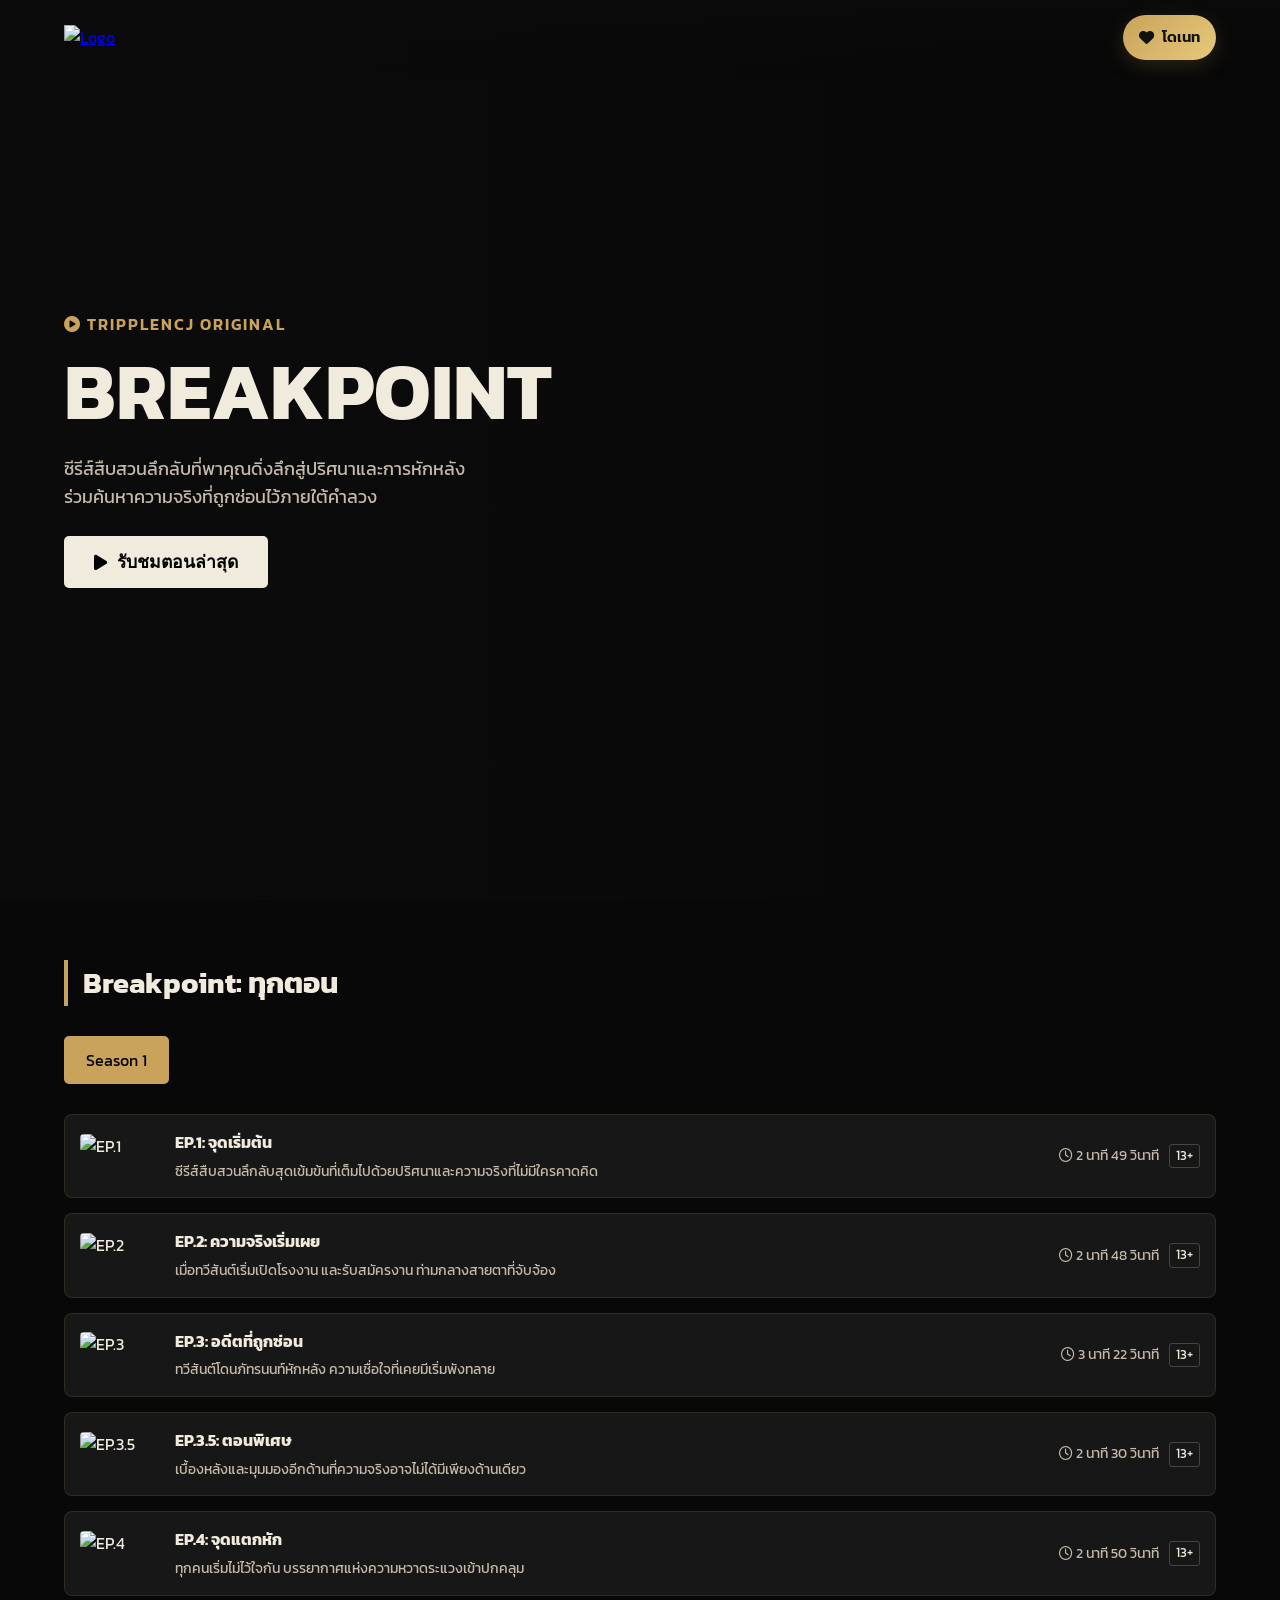
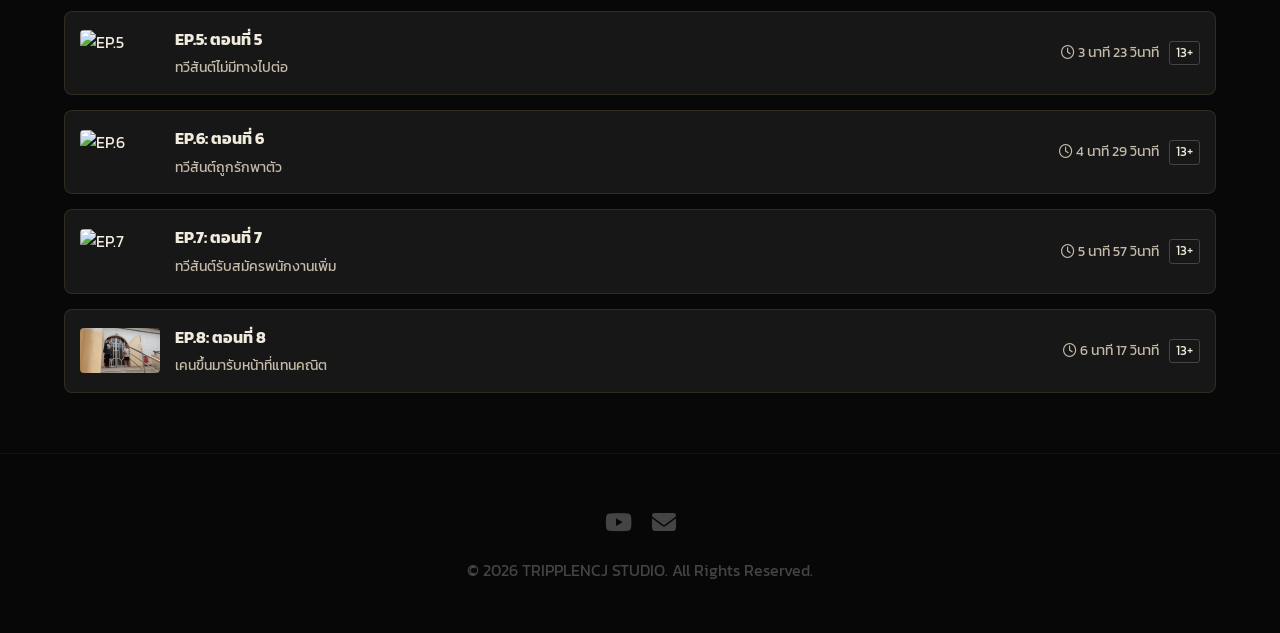
==== index.html @ 0707c3cb "Update index.html" ====
<!DOCTYPE html>
<html lang="th">
<head>
    <meta charset="UTF-8">
    <meta name="viewport" content="width=device-width, initial-scale=1.0">
    <title>TrippleNCJ Studio | Breakpoint</title>

    <link rel="preconnect" href="https://fonts.googleapis.com">
    <link href="https://fonts.googleapis.com/css2?family=Kanit:wght@300;400;600&display=swap" rel="stylesheet">
    <link rel="stylesheet" href="https://cdnjs.cloudflare.com/ajax/libs/font-awesome/6.4.0/css/all.min.css">

    <style>
        /* ===== 60-30-10 COLOR RULE ===== */
        :root {
            --bg-60: #080808;       /* พื้นหลังดำหม่นอ่อน */
            --card-30: #171717;     /* การ์ดและแผงดำหม่น */
            --accent-10: #c9a35b;   /* สีทองอ่อนสำหรับไฮไลท์และข้อความไว้อาลัย */
            --accent-deep: #8d6a2b;
            --text-main: #f1ebde;
            --text-muted: #c5baa9;
            --line-soft: rgba(201, 163, 91, 0.14);
            --transition: all 0.3s ease;
        }

        * { margin: 0; padding: 0; box-sizing: border-box; }

        body {
            font-family: 'Kanit', sans-serif;
            background: var(--bg-60); /* ประยุกต์ใช้ 60% */
            color: var(--text-main);
            line-height: 1.6;
            overflow-x: hidden;
        }

        /* ===== SPLASH SCREEN (ไว้อาลัย - เวอร์ชันคริสเตียน) ===== */
        #splash-screen {
            position: fixed;
            inset: 0;
            width: 100%;
            min-height: 100vh;
            min-height: 100dvh;
            height: 100dvh;
            background-color: #090909; /* สีพื้นหลังโทนเข้มและสงบนิ่ง */
            display: flex;
            justify-content: center;
            align-items: flex-start;
            z-index: 99999; /* อยู่เหนือทุกเมนูและ Navbar ในเว็บ */
            opacity: 1;
            transition: opacity 0.8s ease-in-out;
            color: #ffffff;
            font-family: 'Kanit', sans-serif;
            text-align: center;
            overflow-y: auto;
            padding: 24px 16px;
        }

        .splash-content {
            width: 100%;
            max-width: 650px;
            padding: 30px;
            margin: auto;
        }

        /* รูปพระฉายาลักษณ์องค์ภา */
        .royal-image {
            max-width: min(100%, 320px);
            max-height: 380px;
            width: auto;
            margin-bottom: 25px;
            border: 2px solid #c9a35b; /* กรอบสีทองนวลสุภาพ */
            box-shadow: 0px 4px 20px rgba(0,0,0,0.6);
        }

        .splash-text {
            font-size: 26px;
            font-weight: 600;
            color: #dfb76c;
            margin-bottom: 10px;
        }

        .splash-subtext-main {
            font-size: 16px;
            color: #bbbbbb;
            margin-bottom: 5px;
        }

        .splash-title {
            font-size: 18px;
            font-weight: 600;
            line-height: 1.6;
            color: #ffffff;
            margin-bottom: 20px;
        }

        .splash-space {
            height: 1px;
            background: linear-gradient(to right, transparent, #dfb76c, transparent);
            margin: 20px auto;
            width: 60%;
        }

        .splash-subtext {
            font-size: 15px;
            color: #cccccc;
            margin-bottom: 5px;
        }

        .splash-owner {
            font-size: 16px;
            color: #dfb76c;
            font-weight: 600;
        }

        /* ปุ่มเข้าสู่เว็บไซต์ */
        .enter-btn {
            margin-top: 35px;
            background-color: transparent;
            color: #d6ba80;
            border: 1px solid #c9a35b;
            padding: 10px 35px;
            font-size: 15px;
            font-family: 'Kanit', sans-serif;
            cursor: pointer;
            transition: all 0.3s ease;
            letter-spacing: 1px;
        }

        .enter-btn:hover {
            background-color: #c9a35b;
            color: #111111;
        }

        /* ===== NAVBAR ===== */
        nav {
            position: fixed;
            top: 0; width: 100%; height: 75px;
            padding: 0 5%;
            display: flex; align-items: center;
            justify-content: space-between;
            z-index: 1000;
            background: linear-gradient(to bottom, rgba(11,11,11,0.9), transparent);
            transition: var(--transition);
        }

        nav.scrolled { 
            background: var(--bg-60); 
            height: 65px; 
            border-bottom: 1px solid var(--line-soft); 
        }
        .logo img { height: 45px; }

        .nav-donate-btn {
            display: inline-flex;
            align-items: center;
            gap: 8px;
            padding: 10px 16px;
            border-radius: 999px;
            background: linear-gradient(135deg, var(--accent-10), #e7c97b);
            color: #111;
            text-decoration: none;
            font-weight: 600;
            font-size: 0.95rem;
            box-shadow: 0 6px 20px rgba(201, 163, 91, 0.18);
            transition: var(--transition);
        }

        .nav-donate-btn:hover {
            transform: translateY(-1px);
            box-shadow: 0 8px 24px rgba(201, 163, 91, 0.28);
        }

        /* ===== HERO ===== */
        .hero {
            height: 100vh;
            display: flex; align-items: center;
            padding: 0 5%;
            position: relative;
            background: linear-gradient(to right, rgba(11,11,11,0.95) 20%, transparent 80%),
                        url('https://img.youtube.com/vi/uOlQF24CTXY/maxresdefault.jpg') center/cover;
        }

        .hero-content { max-width: 650px; z-index: 2; }
        .hero-tag { color: var(--accent-10); font-weight: 600; letter-spacing: 2px; margin-bottom: 10px; } /* ประยุกต์ใช้ 10% */
        .hero h1 { font-size: clamp(3rem, 8vw, 5rem); line-height: 1.1; margin-bottom: 20px; }
        
        .btn-play {
            padding: 12px 30px; border-radius: 5px; font-size: 1.1rem;
            cursor: pointer; display: inline-flex; align-items: center; gap: 10px;
            font-weight: 600; border: none; 
            background: var(--text-main); color: #000;
            transition: var(--transition);
        }
        .btn-play:hover { 
            background: var(--accent-10); /* ประยุกต์ใช้ 10% เมื่อ Hover */
            color: var(--text-main); 
            transform: scale(1.05); 
        }

        /* ===== EPISODES SECTION ===== */
        .section { padding: 60px 5%; }
        .section-title { font-size: 1.8rem; margin-bottom: 30px; border-left: 4px solid var(--accent-10); padding-left: 15px; } /* ประยุกต์ใช้ 10% */

        /* Season Selector */
        .season-selector {
            display: flex;
            gap: 10px;
            margin-bottom: 30px;
            flex-wrap: wrap;
        }

        .season-btn {
            padding: 10px 20px;
            background: var(--card-30);
            border: 2px solid var(--line-soft);
            color: var(--text-main);
            cursor: pointer;
            transition: var(--transition);
            font-family: 'Kanit', sans-serif;
            font-size: 1rem;
            border-radius: 5px;
        }

        .season-btn:hover {
            border-color: var(--accent-10);
            color: var(--accent-10);
        }

        .season-btn.active {
            background: var(--accent-10);
            border-color: var(--accent-10);
            color: #000;
        }

        /* Episodes List */
        .episodes-list {
            display: grid;
            gap: 15px;
        }

        .ep-row {
            display: grid;
            grid-template-columns: 80px 1fr 150px;
            gap: 15px;
            background: var(--card-30);
            padding: 15px;
            border-radius: 8px;
            border: 1px solid var(--line-soft);
            cursor: pointer;
            align-items: center;
            transition: var(--transition);
        }

        .ep-row:hover {
            background: rgba(201, 163, 91, 0.08);
            border-color: rgba(201, 163, 91, 0.25);
            transform: translateX(5px);
        }

        .ep-thumbnail {
            width: 80px;
            aspect-ratio: 16/9;
            object-fit: cover;
            border-radius: 4px;
        }

        .ep-details h3 {
            font-size: 1rem;
            margin-bottom: 5px;
            color: var(--text-main);
        }

        .ep-details p {
            font-size: 0.85rem;
            color: var(--text-muted);
            margin: 0;
        }

        .ep-meta-info {
            display: flex;
            gap: 10px;
            align-items: center;
            justify-content: flex-end;
            font-size: 0.85rem;
            color: var(--text-muted);
        }

        .rate-badge {
            border: 1px solid #444;
            padding: 2px 8px;
            border-radius: 3px;
            color: var(--text-main);
        }

        @media (max-width: 768px) {
            .ep-row {
                grid-template-columns: 60px 1fr;
            }

            .ep-meta-info {
                display: none;
            }

            .ep-thumbnail {
                width: 60px;
            }
        }

        /* ===== PLAYER MODAL ===== */
        .player-overlay {
            position: fixed; inset: 0; background: rgba(0,0,0,0.95);
            z-index: 2000; display: none; align-items: flex-start; justify-content: center;
            padding: 20px; overflow-y: auto; backdrop-filter: blur(5px);
        }

        .player-box {
            width: 100%; max-width: 1000px; max-height: calc(100vh - 40px);
            background: var(--card-30); /* ประยุกต์ใช้ 30% ให้กล่องวิดีโอลอยเด่นขึ้นมาจากพื้นหลัง */
            border-radius: 12px; overflow: auto; position: relative; margin: 20px auto;
            box-shadow: 0 0 50px rgba(0,0,0,0.8);
        }

        .close-btn {
            position: fixed; right: 18px; top: 18px; z-index: 2100;
            background: rgba(15, 15, 15, 0.92); color: var(--text-main); border: 1px solid var(--line-soft);
            width: 42px; height: 42px; border-radius: 50%; cursor: pointer; font-size: 1.2rem;
            transition: var(--transition); box-shadow: 0 6px 18px rgba(0,0,0,0.35);
        }
        .close-btn:hover { background: var(--accent-10); } /* ประยุกต์ใช้ 10% */

        .video-details { padding: 30px; }
        .video-meta-row { display: flex; align-items: center; gap: 15px; margin: 10px 0 20px; color: var(--text-muted); font-size: 0.95rem; }
        .rate-badge { border: 1px solid #444; padding: 1px 6px; font-size: 0.8rem; border-radius: 3px; color: var(--text-main); }
        .credits-box { margin-top: 20px; padding-top: 20px; border-top: 1px solid rgba(255,255,255,0.05); font-size: 0.9rem; color: var(--text-muted); }
        .credits-box span { color: var(--text-main); }

        /* ===== FOOTER ===== */
        footer { padding: 50px 5%; text-align: center; border-top: 1px solid rgba(255,255,255,0.05); color: #444; background: #070707; }
        .social { margin-bottom: 15px; font-size: 1.5rem; display: flex; justify-content: center; gap: 20px; }
        .social a { color: #444; transition: var(--transition); }
        .social a:hover { color: var(--accent-10); } /* ประยุกต์ใช้ 10% */

        @media (max-width: 768px) { .hero { background-position: 75% center; } }

        @media (max-height: 760px), (max-width: 520px) {
            #splash-screen {
                padding: 16px 12px;
            }

            .splash-content {
                padding: 12px;
            }

            .royal-image {
                max-height: 32vh;
                margin-bottom: 14px;
            }

            .splash-text {
                font-size: 21px;
            }

            .splash-title {
                font-size: 15px;
                margin-bottom: 12px;
            }

            .splash-space {
                margin: 12px auto;
            }

            .enter-btn {
                margin-top: 18px;
                margin-bottom: 8px;
            }
        }
    </style>
</head>
<body>

    <nav id="navbar">
        <a href="#" class="logo">
            <img src="https://i.ibb.co/8Dc8YzcV/9638-Photoroom.png" alt="Logo">
        </a>
        <a href="https://tripplencj.online/donate" class="nav-donate-btn" target="_blank" rel="noopener noreferrer">
            <i class="fas fa-heart"></i> โดเนท
        </a>
    </nav>

    <header class="hero">
        <div class="hero-content">
            <p class="hero-tag"><i class="fas fa-play-circle"></i> TRIPPLENCJ ORIGINAL</p>
            <h1>BREAKPOINT</h1>
            <p style="margin-bottom: 25px; color: var(--text-muted); font-size: 1.1rem;">
                ซีรีส์สืบสวนลึกลับที่พาคุณดิ่งลึกสู่ปริศนาและการหักหลัง <br>ร่วมค้นหาความจริงที่ถูกซ่อนไว้ภายใต้คำลวง
            </p>
            <button class="btn-play" onclick="playVideo(0)">
                <i class="fas fa-play"></i> รับชมตอนล่าสุด
            </button>
        </div>
    </header>

    <main class="section">
        <h2 class="section-title">Breakpoint: ทุกตอน</h2>
        <div class="season-selector" id="seasonSelector"></div>
        <div class="episodes-list" id="episodeList"></div>
    </main>

    <footer>
        <div class="social">
            <a href="https://youtube.com/@TrippleNCJ" target="_blank"><i class="fab fa-youtube"></i></a>
            <a href="mailto:tripplencj@gmail.com"><i class="fas fa-envelope"></i></a>
        </div>
        <p>© 2026 TRIPPLENCJ STUDIO. All Rights Reserved.</p>
    </footer>

    <div class="player-overlay" id="playerOverlay">
        <div class="player-box">
            <button class="close-btn" onclick="closePlayer()">✕</button>
            <div id="videoFrame"></div>
            <div class="video-details">
                <h2 id="vTitle"></h2>
                <div class="video-meta-row">
                    <span id="vEp" style="color:var(--accent-10); font-weight:600;"></span>
                    <span id="vDur"></span>
                    <span class="rate-badge" id="vRate"></span>
                </div>
                <p id="vDesc" style="color: var(--text-main);"></p>
                <div class="credits-box">
                    🎬 ทีมงานสร้างสรรค์: <span id="vCredits"></span>
                </div>
            </div>
        </div>
    </div>

    <script>

        

        const driveBase = "https://drive.google.com/file/d/";

        const episodes = [
            {
                id: "uOlQF24CTXY", season: 1, ep: "EP.1", title: "จุดเริ่มต้น",
                dur: "2 นาที 49 วินาที", rate: "13+",
                driveId: "1M1cL2hv8oIWLR1ZdHWTXgIsMI4NYX4kY",
                videoUrl: driveBase + "1M1cL2hv8oIWLR1ZdHWTXgIsMI4NYX4kY/preview?usp=sharing",
                poster: "https://img.youtube.com/vi/uOlQF24CTXY/maxresdefault.jpg",
                desc: "ซีรีส์สืบสวนลึกลับสุดเข้มข้นที่เต็มไปด้วยปริศนาและความจริงที่ไม่มีใครคาดคิด",
                credits: "Nikonpan, Nasa and Newtun"
            },
            {
                id: "WrFwGxEqB3M", season: 1, ep: "EP.2", title: "ความจริงเริ่มเผย",
                dur: "2 นาที 48 วินาที", rate: "13+",
                driveId: "1tXGhOxXgfQvgZ-jDB-eBHi5exSBEk1Bc",
                videoUrl: driveBase + "1tXGhOxXgfQvgZ-jDB-eBHi5exSBEk1Bc/preview?usp=sharing",
                poster: "https://img.youtube.com/vi/WrFwGxEqB3M/maxresdefault.jpg",
                desc: "เมื่อทวีสันต์เริ่มเปิดโรงงาน และรับสมัครงาน ท่ามกลางสายตาที่จับจ้อง",
                credits: "Nikonpan, Nasa and Newtun"
            },
            {
                id: "wXiwxUFf1aU", season: 1, ep: "EP.3", title: "อดีตที่ถูกซ่อน",
                dur: "3 นาที 22 วินาที", rate: "13+",
                driveId: "1QSghpbLTKyA4dYDtRCRPGU9bW7Df0mbT",
                videoUrl: driveBase + "1QSghpbLTKyA4dYDtRCRPGU9bW7Df0mbT/preview?usp=sharing",
                poster: "https://img.youtube.com/vi/wXiwxUFf1aU/maxresdefault.jpg",
                desc: "ทวีสันต์โดนภัทรนนท์หักหลัง ความเชื่อใจที่เคยมีเริ่มพังทลาย",
                credits: "Nikonpan, Nasa and Newtun"
            },
            {
                id: "jd4Ia9OtpNs", season: 1, ep: "EP.3.5", title: "ตอนพิเศษ",
                dur: "2 นาที 30 วินาที", rate: "13+",
                driveId: "1aTSr6A76VQRE_aCqNTdwnT6XaiIm7uWA",
                videoUrl: driveBase + "1aTSr6A76VQRE_aCqNTdwnT6XaiIm7uWA/preview?usp=sharing",
                poster: "https://img.youtube.com/vi/jd4Ia9OtpNs/maxresdefault.jpg",
                desc: "เบื้องหลังและมุมมองอีกด้านที่ความจริงอาจไม่ได้มีเพียงด้านเดียว",
                credits: "Nikonpan, Nasa and Newtun"
            },
            {
                id: "ZUU6_Heef8s", season: 1, ep: "EP.4", title: "จุดแตกหัก",
                dur: "2 นาที 50 วินาที", rate: "13+",
                driveId: "1KUG1p_iyLd57gBE4h44fpMKn2Qia5sqU",
                videoUrl: driveBase + "1KUG1p_iyLd57gBE4h44fpMKn2Qia5sqU/preview?usp=sharing",
                poster: "https://img.youtube.com/vi/ZUU6_Heef8s/maxresdefault.jpg",
                desc: "ทุกคนเริ่มไม่ไว้ใจกัน บรรยากาศแห่งความหวาดระแวงเข้าปกคลุม",
                credits: "Nikonpan, Nasa and Newtun"
            },
            {
                id: "uOlQF24CTXY", season: 1, ep: "EP.5", title: "ตอนที่ 5",
                dur: "3 นาที 23 วินาที", rate: "13+",
                driveId: "1x_oCOGmxQXn53Hn_f2SEov9rRf4pd3_r",
                videoUrl: driveBase + "1x_oCOGmxQXn53Hn_f2SEov9rRf4pd3_r/preview?usp=sharing",
                poster: "https://i.ytimg.com/vi/AB5CFw8a8Wo/hqdefault.jpg?sqp=-oaymwEmCKgBEF5IWvKriqkDGQgBFQAAiEIYAdgBAeIBCggYEAIYBjgBQAE=&rs=AOn4CLAMbGUfJhsRhgPdAm5b7f5RO4UbsQ",
                desc: "ทวีสันต์ไม่มีทางไปต่อ",
                credits: "Nikonpan, Nasa and Newtun"
            },
            {
                id: "uOlQF24CTXY", season: 1, ep: "EP.6", title: "ตอนที่ 6",
                dur: "4 นาที 29 วินาที", rate: "13+",
                driveId: "1Dw2sSX2bwdQ1yJcB1DsyImvlSD-p2K3l",
                videoUrl: driveBase + "1Dw2sSX2bwdQ1yJcB1DsyImvlSD-p2K3l/preview?usp=sharing",
                poster: "https://i.ytimg.com/vi/XI034mQajes/hqdefault.jpg?sqp=-oaymwEmCKgBEF5IWvKriqkDGQgBFQAAiEIYAdgBAeIBCggYEAIYBjgBQAE=&rs=AOn4CLDewN_YsoiZuijajLI-x6z0HANRag",
                desc: "ทวีสันต์ถูกรักพาตัว",
                credits: "Nikonpan, Nasa and Newtun"
            },
            {
                id: "uOlQF24CTXY", season: 1, ep: "EP.7", title: "ตอนที่ 7",
                dur: "5 นาที 57 วินาที", rate: "13+",
                driveId: "1fDn1dq-QPFeQOKaKyZpHa1xO2iPflRrO",
                videoUrl: driveBase + "1fDn1dq-QPFeQOKaKyZpHa1xO2iPflRrO/preview?usp=sharing",
                poster: "https://i.ytimg.com/vi/ic_CyQXVC2U/hqdefault.jpg?sqp=-oaymwEmCKgBEF5IWvKriqkDGQgBFQAAiEIYAdgBAeIBCggYEAIYBjgBQAE=&rs=AOn4CLADzctQZJMo0rfH4r8WwKE5cAuhdw",
                desc: "ทวีสันต์รับสมัครพนักงานเพิ่ม",
                credits: "Nikonpan, Nasa and Newtun"
            },
            {
                id: "uOlQF24CTXY", season: 1, ep: "EP.8", title: "ตอนที่ 8",
                dur: "6 นาที 17 วินาที", rate: "13+",
                driveId: "1D8eyfB3-ZhmmPOQud8qLybTuWcGDvBgZ",
                videoUrl: driveBase + "1D8eyfB3-ZhmmPOQud8qLybTuWcGDvBgZ/preview?usp=sharing",
                poster: "videoframe_361773.png",
                desc: "เคนขึ้นมารับหน้าที่แทนคณิต",
                credits: "Nikonpan, Nasa and Newtun"
            }
        ];

        let currentSeason = 1;

        // Initialize season selector
        const seasons = [...new Set(episodes.map(ep => ep.season))].sort();
        const seasonSelector = document.getElementById('seasonSelector');
        seasons.forEach(season => {
            const btn = document.createElement('button');
            btn.className = 'season-btn' + (season === 1 ? ' active' : '');
            btn.innerText = `Season ${season}`;
            btn.onclick = () => switchSeason(season);
            seasonSelector.appendChild(btn);
        });

        function switchSeason(season) {
            currentSeason = season;
            // Update active button
            document.querySelectorAll('.season-btn').forEach(btn => {
                btn.classList.remove('active');
            });
            event.target.classList.add('active');
            // Render episodes for selected season
            renderEpisodes(season);
        }

        function renderEpisodes(season) {
            const container = document.getElementById('episodeList');
            container.innerHTML = '';
            const seasonEpisodes = episodes.filter(ep => ep.season === season);
            seasonEpisodes.forEach((item, index) => {
                const actualIndex = episodes.indexOf(item);
                container.innerHTML += `
                    <div class="ep-row" onclick="playVideo(${actualIndex})">
                        <img src="${item.poster}" alt="${item.ep}" class="ep-thumbnail">
                        <div class="ep-details">
                            <h3>${item.ep}: ${item.title}</h3>
                            <p>${item.desc}</p>
                        </div>
                        <div class="ep-meta-info">
                            <span><i class="far fa-clock"></i> ${item.dur}</span>
                            <span class="rate-badge">${item.rate}</span>
                        </div>
                    </div>
                `;
            });
        }

        // Initial render
        renderEpisodes(1);

        function playVideo(index) {
            const data = episodes[index];
            const overlay = document.getElementById('playerOverlay');
            document.getElementById('videoFrame').innerHTML = `
                <iframe src="${data.videoUrl}" allow="autoplay; encrypted-media" allowfullscreen
                    style="width:100%; aspect-ratio:16/9; border:none; background:#000;"></iframe>
            `;
            document.getElementById('vTitle').innerText = `Breakpoint: ${data.title}`;
            document.getElementById('vEp').innerText = data.ep;
            document.getElementById('vDur').innerText = data.dur;
            document.getElementById('vRate').innerText = data.rate;
            document.getElementById('vDesc').innerText = data.desc;
            document.getElementById('vCredits').innerText = data.credits;
            
            overlay.style.display = 'flex';
            document.body.style.overflow = 'hidden';
        }

        function closePlayer() {
            document.getElementById('playerOverlay').style.display = 'none';
            document.getElementById('videoFrame').innerHTML = '';
            document.body.style.overflow = 'auto';
        }

        window.addEventListener('scroll', () => {
            const nav = document.getElementById('navbar');
            window.scrollY > 50 ? nav.classList.add('scrolled') : nav.classList.remove('scrolled');
        });
    </script>
</body>
</html>
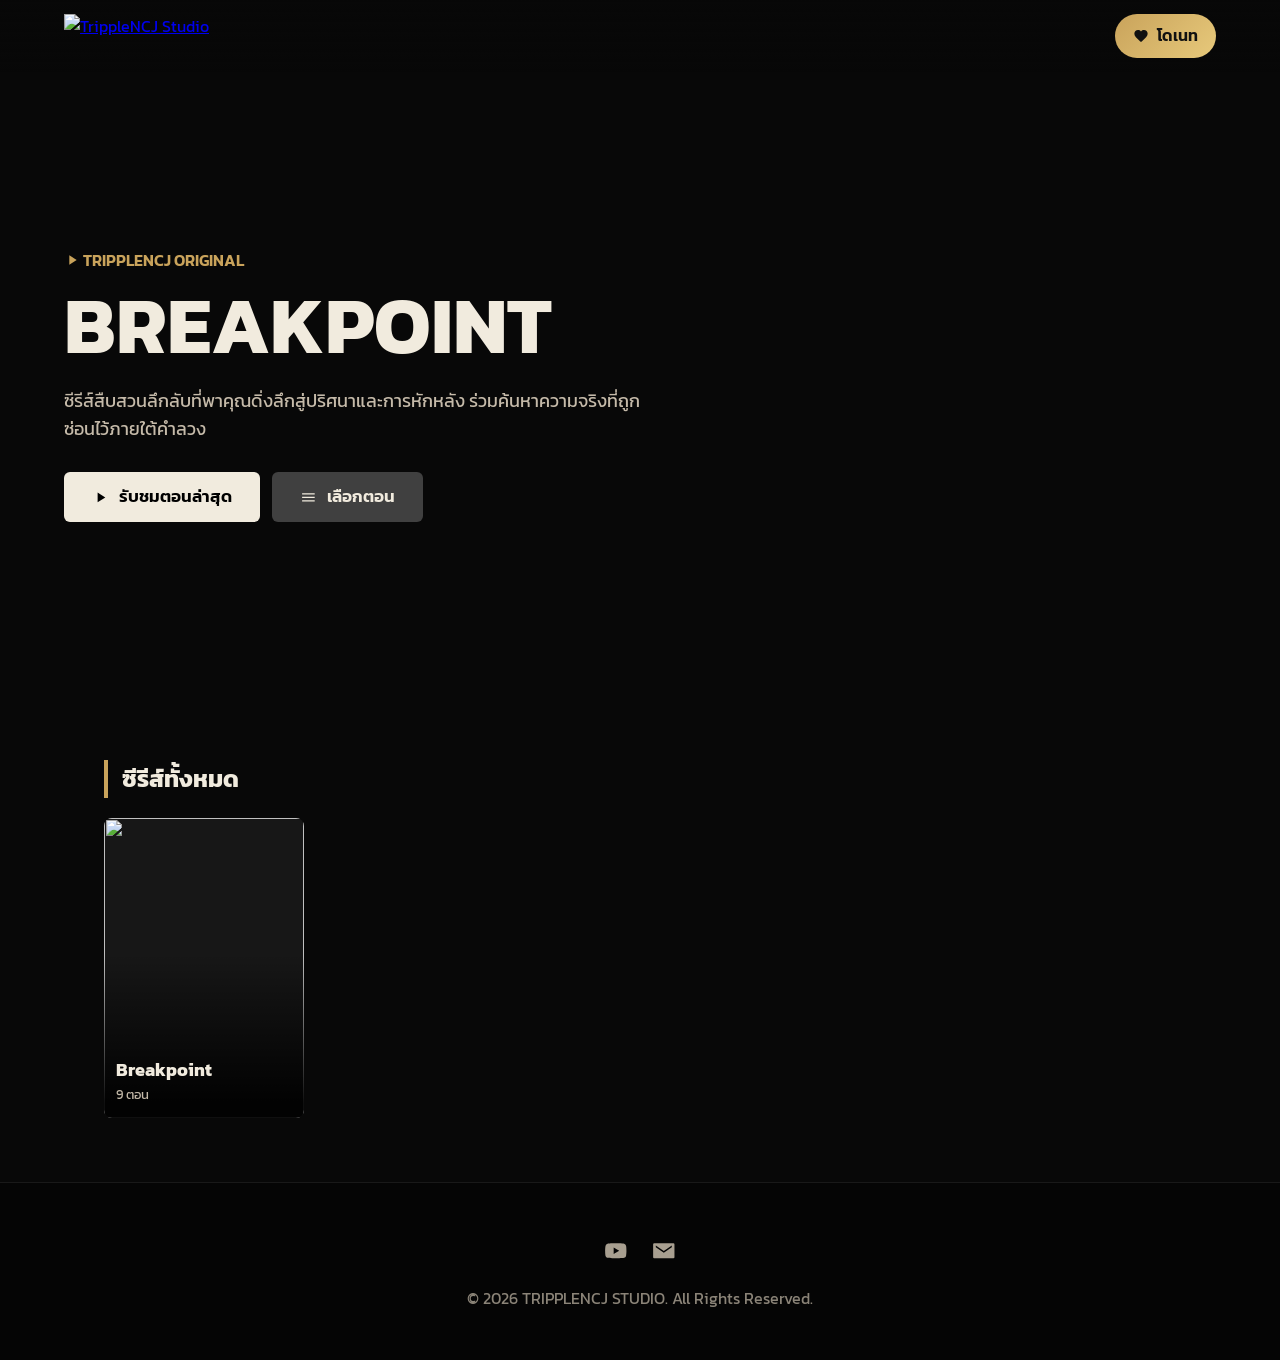
==== commit cd089a55: "Add files via upload" ====
--- a/index.html
+++ b/index.html
@@ -1,604 +1,265 @@
 <!DOCTYPE html>
 <html lang="th">
 <head>
-    <meta charset="UTF-8">
-    <meta name="viewport" content="width=device-width, initial-scale=1.0">
-    <title>TrippleNCJ Studio | Breakpoint</title>
-
-    <link rel="preconnect" href="https://fonts.googleapis.com">
-    <link href="https://fonts.googleapis.com/css2?family=Kanit:wght@300;400;600&display=swap" rel="stylesheet">
-    <link rel="stylesheet" href="https://cdnjs.cloudflare.com/ajax/libs/font-awesome/6.4.0/css/all.min.css">
-
-    <style>
-        /* ===== 60-30-10 COLOR RULE ===== */
-        :root {
-            --bg-60: #080808;       /* พื้นหลังดำหม่นอ่อน */
-            --card-30: #171717;     /* การ์ดและแผงดำหม่น */
-            --accent-10: #c9a35b;   /* สีทองอ่อนสำหรับไฮไลท์และข้อความไว้อาลัย */
-            --accent-deep: #8d6a2b;
-            --text-main: #f1ebde;
-            --text-muted: #c5baa9;
-            --line-soft: rgba(201, 163, 91, 0.14);
-            --transition: all 0.3s ease;
-        }
-
-        * { margin: 0; padding: 0; box-sizing: border-box; }
-
-        body {
-            font-family: 'Kanit', sans-serif;
-            background: var(--bg-60); /* ประยุกต์ใช้ 60% */
-            color: var(--text-main);
-            line-height: 1.6;
-            overflow-x: hidden;
-        }
-
-        /* ===== SPLASH SCREEN (ไว้อาลัย - เวอร์ชันคริสเตียน) ===== */
-        #splash-screen {
-            position: fixed;
-            inset: 0;
-            width: 100%;
-            min-height: 100vh;
-            min-height: 100dvh;
-            height: 100dvh;
-            background-color: #090909; /* สีพื้นหลังโทนเข้มและสงบนิ่ง */
-            display: flex;
-            justify-content: center;
-            align-items: flex-start;
-            z-index: 99999; /* อยู่เหนือทุกเมนูและ Navbar ในเว็บ */
-            opacity: 1;
-            transition: opacity 0.8s ease-in-out;
-            color: #ffffff;
-            font-family: 'Kanit', sans-serif;
-            text-align: center;
-            overflow-y: auto;
-            padding: 24px 16px;
-        }
-
-        .splash-content {
-            width: 100%;
-            max-width: 650px;
-            padding: 30px;
-            margin: auto;
-        }
-
-        /* รูปพระฉายาลักษณ์องค์ภา */
-        .royal-image {
-            max-width: min(100%, 320px);
-            max-height: 380px;
-            width: auto;
-            margin-bottom: 25px;
-            border: 2px solid #c9a35b; /* กรอบสีทองนวลสุภาพ */
-            box-shadow: 0px 4px 20px rgba(0,0,0,0.6);
-        }
-
-        .splash-text {
-            font-size: 26px;
-            font-weight: 600;
-            color: #dfb76c;
-            margin-bottom: 10px;
-        }
-
-        .splash-subtext-main {
-            font-size: 16px;
-            color: #bbbbbb;
-            margin-bottom: 5px;
-        }
-
-        .splash-title {
-            font-size: 18px;
-            font-weight: 600;
-            line-height: 1.6;
-            color: #ffffff;
-            margin-bottom: 20px;
-        }
-
-        .splash-space {
-            height: 1px;
-            background: linear-gradient(to right, transparent, #dfb76c, transparent);
-            margin: 20px auto;
-            width: 60%;
-        }
-
-        .splash-subtext {
-            font-size: 15px;
-            color: #cccccc;
-            margin-bottom: 5px;
-        }
-
-        .splash-owner {
-            font-size: 16px;
-            color: #dfb76c;
-            font-weight: 600;
-        }
-
-        /* ปุ่มเข้าสู่เว็บไซต์ */
-        .enter-btn {
-            margin-top: 35px;
-            background-color: transparent;
-            color: #d6ba80;
-            border: 1px solid #c9a35b;
-            padding: 10px 35px;
-            font-size: 15px;
-            font-family: 'Kanit', sans-serif;
-            cursor: pointer;
-            transition: all 0.3s ease;
-            letter-spacing: 1px;
-        }
-
-        .enter-btn:hover {
-            background-color: #c9a35b;
-            color: #111111;
-        }
-
-        /* ===== NAVBAR ===== */
-        nav {
-            position: fixed;
-            top: 0; width: 100%; height: 75px;
-            padding: 0 5%;
-            display: flex; align-items: center;
-            justify-content: space-between;
-            z-index: 1000;
-            background: linear-gradient(to bottom, rgba(11,11,11,0.9), transparent);
-            transition: var(--transition);
-        }
-
-        nav.scrolled { 
-            background: var(--bg-60); 
-            height: 65px; 
-            border-bottom: 1px solid var(--line-soft); 
-        }
-        .logo img { height: 45px; }
-
-        .nav-donate-btn {
-            display: inline-flex;
-            align-items: center;
-            gap: 8px;
-            padding: 10px 16px;
-            border-radius: 999px;
-            background: linear-gradient(135deg, var(--accent-10), #e7c97b);
-            color: #111;
-            text-decoration: none;
-            font-weight: 600;
-            font-size: 0.95rem;
-            box-shadow: 0 6px 20px rgba(201, 163, 91, 0.18);
-            transition: var(--transition);
-        }
-
-        .nav-donate-btn:hover {
-            transform: translateY(-1px);
-            box-shadow: 0 8px 24px rgba(201, 163, 91, 0.28);
-        }
-
-        /* ===== HERO ===== */
-        .hero {
-            height: 100vh;
-            display: flex; align-items: center;
-            padding: 0 5%;
-            position: relative;
-            background: linear-gradient(to right, rgba(11,11,11,0.95) 20%, transparent 80%),
-                        url('https://img.youtube.com/vi/uOlQF24CTXY/maxresdefault.jpg') center/cover;
-        }
-
-        .hero-content { max-width: 650px; z-index: 2; }
-        .hero-tag { color: var(--accent-10); font-weight: 600; letter-spacing: 2px; margin-bottom: 10px; } /* ประยุกต์ใช้ 10% */
-        .hero h1 { font-size: clamp(3rem, 8vw, 5rem); line-height: 1.1; margin-bottom: 20px; }
-        
-        .btn-play {
-            padding: 12px 30px; border-radius: 5px; font-size: 1.1rem;
-            cursor: pointer; display: inline-flex; align-items: center; gap: 10px;
-            font-weight: 600; border: none; 
-            background: var(--text-main); color: #000;
-            transition: var(--transition);
-        }
-        .btn-play:hover { 
-            background: var(--accent-10); /* ประยุกต์ใช้ 10% เมื่อ Hover */
-            color: var(--text-main); 
-            transform: scale(1.05); 
-        }
-
-        /* ===== EPISODES SECTION ===== */
-        .section { padding: 60px 5%; }
-        .section-title { font-size: 1.8rem; margin-bottom: 30px; border-left: 4px solid var(--accent-10); padding-left: 15px; } /* ประยุกต์ใช้ 10% */
-
-        /* Season Selector */
-        .season-selector {
-            display: flex;
-            gap: 10px;
-            margin-bottom: 30px;
-            flex-wrap: wrap;
-        }
-
-        .season-btn {
-            padding: 10px 20px;
-            background: var(--card-30);
-            border: 2px solid var(--line-soft);
-            color: var(--text-main);
-            cursor: pointer;
-            transition: var(--transition);
-            font-family: 'Kanit', sans-serif;
-            font-size: 1rem;
-            border-radius: 5px;
-        }
-
-        .season-btn:hover {
-            border-color: var(--accent-10);
-            color: var(--accent-10);
-        }
-
-        .season-btn.active {
-            background: var(--accent-10);
-            border-color: var(--accent-10);
-            color: #000;
-        }
-
-        /* Episodes List */
-        .episodes-list {
-            display: grid;
-            gap: 15px;
-        }
-
-        .ep-row {
-            display: grid;
-            grid-template-columns: 80px 1fr 150px;
-            gap: 15px;
-            background: var(--card-30);
-            padding: 15px;
-            border-radius: 8px;
-            border: 1px solid var(--line-soft);
-            cursor: pointer;
-            align-items: center;
-            transition: var(--transition);
-        }
-
-        .ep-row:hover {
-            background: rgba(201, 163, 91, 0.08);
-            border-color: rgba(201, 163, 91, 0.25);
-            transform: translateX(5px);
-        }
-
-        .ep-thumbnail {
-            width: 80px;
-            aspect-ratio: 16/9;
-            object-fit: cover;
-            border-radius: 4px;
-        }
-
-        .ep-details h3 {
-            font-size: 1rem;
-            margin-bottom: 5px;
-            color: var(--text-main);
-        }
-
-        .ep-details p {
-            font-size: 0.85rem;
-            color: var(--text-muted);
-            margin: 0;
-        }
-
-        .ep-meta-info {
-            display: flex;
-            gap: 10px;
-            align-items: center;
-            justify-content: flex-end;
-            font-size: 0.85rem;
-            color: var(--text-muted);
-        }
-
-        .rate-badge {
-            border: 1px solid #444;
-            padding: 2px 8px;
-            border-radius: 3px;
-            color: var(--text-main);
-        }
-
-        @media (max-width: 768px) {
-            .ep-row {
-                grid-template-columns: 60px 1fr;
-            }
-
-            .ep-meta-info {
-                display: none;
-            }
-
-            .ep-thumbnail {
-                width: 60px;
-            }
-        }
-
-        /* ===== PLAYER MODAL ===== */
-        .player-overlay {
-            position: fixed; inset: 0; background: rgba(0,0,0,0.95);
-            z-index: 2000; display: none; align-items: flex-start; justify-content: center;
-            padding: 20px; overflow-y: auto; backdrop-filter: blur(5px);
-        }
-
-        .player-box {
-            width: 100%; max-width: 1000px; max-height: calc(100vh - 40px);
-            background: var(--card-30); /* ประยุกต์ใช้ 30% ให้กล่องวิดีโอลอยเด่นขึ้นมาจากพื้นหลัง */
-            border-radius: 12px; overflow: auto; position: relative; margin: 20px auto;
-            box-shadow: 0 0 50px rgba(0,0,0,0.8);
-        }
-
-        .close-btn {
-            position: fixed; right: 18px; top: 18px; z-index: 2100;
-            background: rgba(15, 15, 15, 0.92); color: var(--text-main); border: 1px solid var(--line-soft);
-            width: 42px; height: 42px; border-radius: 50%; cursor: pointer; font-size: 1.2rem;
-            transition: var(--transition); box-shadow: 0 6px 18px rgba(0,0,0,0.35);
-        }
-        .close-btn:hover { background: var(--accent-10); } /* ประยุกต์ใช้ 10% */
-
-        .video-details { padding: 30px; }
-        .video-meta-row { display: flex; align-items: center; gap: 15px; margin: 10px 0 20px; color: var(--text-muted); font-size: 0.95rem; }
-        .rate-badge { border: 1px solid #444; padding: 1px 6px; font-size: 0.8rem; border-radius: 3px; color: var(--text-main); }
-        .credits-box { margin-top: 20px; padding-top: 20px; border-top: 1px solid rgba(255,255,255,0.05); font-size: 0.9rem; color: var(--text-muted); }
-        .credits-box span { color: var(--text-main); }
-
-        /* ===== FOOTER ===== */
-        footer { padding: 50px 5%; text-align: center; border-top: 1px solid rgba(255,255,255,0.05); color: #444; background: #070707; }
-        .social { margin-bottom: 15px; font-size: 1.5rem; display: flex; justify-content: center; gap: 20px; }
-        .social a { color: #444; transition: var(--transition); }
-        .social a:hover { color: var(--accent-10); } /* ประยุกต์ใช้ 10% */
-
-        @media (max-width: 768px) { .hero { background-position: 75% center; } }
-
-        @media (max-height: 760px), (max-width: 520px) {
-            #splash-screen {
-                padding: 16px 12px;
-            }
-
-            .splash-content {
-                padding: 12px;
-            }
-
-            .royal-image {
-                max-height: 32vh;
-                margin-bottom: 14px;
-            }
-
-            .splash-text {
-                font-size: 21px;
-            }
-
-            .splash-title {
-                font-size: 15px;
-                margin-bottom: 12px;
-            }
-
-            .splash-space {
-                margin: 12px auto;
-            }
-
-            .enter-btn {
-                margin-top: 18px;
-                margin-bottom: 8px;
-            }
-        }
-    </style>
+<meta charset="UTF-8">
+<meta name="viewport" content="width=device-width, initial-scale=1">
+<title>Breakpoint | TrippleNCJ Studio</title>
+<meta name="description" content="Breakpoint ซีรีส์สืบสวนลึกลับจาก TrippleNCJ Studio ดูได้ทุกตอนฟรี">
+<meta name="theme-color" content="#080808">
+<meta property="og:title" content="Breakpoint | TrippleNCJ Studio">
+<meta property="og:description" content="ซีรีส์สืบสวนลึกลับที่พาคุณดิ่งลึกสู่ปริศนาและการหักหลัง">
+<meta property="og:image" content="https://img.youtube.com/vi/uOlQF24CTXY/maxresdefault.jpg">
+<link rel="preconnect" href="https://fonts.googleapis.com">
+<link rel="preconnect" href="https://fonts.gstatic.com" crossorigin>
+<link href="https://fonts.googleapis.com/css2?family=Kanit:wght@300;400;600&display=swap" rel="stylesheet">
+<style>
+:root{--bg:#080808;--card:#171717;--gold:#c9a35b;--gold-light:#e7c97b;--text:#f1ebde;--muted:#c5baa9;--line:rgba(201,163,91,.18)}
+*{margin:0;padding:0;box-sizing:border-box}
+html{scroll-behavior:smooth}
+body{font-family:'Kanit',system-ui,sans-serif;background:var(--bg);color:var(--text);line-height:1.6;overflow-x:hidden}
+svg.i{width:1em;height:1em;fill:currentColor;vertical-align:-.125em}
+button{font:inherit;color:inherit}
+:focus-visible{outline:2px solid var(--gold-light);outline-offset:3px}
+
+/* NAV */
+nav{position:fixed;top:0;width:100%;height:72px;padding:0 5%;display:flex;align-items:center;justify-content:space-between;z-index:100;background:linear-gradient(rgba(8,8,8,.9),transparent);transition:background .3s,height .3s}
+nav.scrolled{background:var(--bg);height:62px;border-bottom:1px solid var(--line)}
+.logo img{height:44px;width:auto;display:block}
+.donate{display:inline-flex;align-items:center;gap:8px;padding:9px 18px;border-radius:999px;background:linear-gradient(135deg,var(--gold),var(--gold-light));color:#111;text-decoration:none;font-weight:600;transition:transform .2s}
+.donate:hover{transform:translateY(-2px)}
+
+/* HERO */
+.hero{min-height:80vh;min-height:80svh;display:flex;align-items:center;padding:100px 5% 50px;background:linear-gradient(to right,rgba(8,8,8,.96) 25%,rgba(8,8,8,.35) 85%),linear-gradient(to top,var(--bg),transparent 30%),url('https://img.youtube.com/vi/uOlQF24CTXY/maxresdefault.jpg') center/cover}
+.hero-content{max-width:640px}
+.hero-tag{color:var(--gold);font-weight:600;margin-bottom:8px}
+.hero h1{font-size:clamp(2.8rem,9vw,5rem);line-height:1.1;margin-bottom:18px}
+.lead{color:var(--muted);font-size:1.1rem;margin-bottom:28px;max-width:34em}
+.btns{display:flex;gap:12px;flex-wrap:wrap}
+.btn{display:inline-flex;align-items:center;gap:10px;padding:12px 28px;border:0;border-radius:6px;font-weight:600;font-size:1.05rem;cursor:pointer;transition:background .2s,transform .2s}
+.btn:hover{transform:scale(1.04)}
+.btn-play{background:var(--text);color:#000}
+.btn-play:hover{background:var(--gold)}
+.btn-info{background:rgba(109,109,110,.55);color:var(--text)}
+.btn-info:hover{background:rgba(109,109,110,.8)}
+
+/* POSTERS */
+.section{padding:40px 5% 64px;max-width:1200px;margin:0 auto}
+.section-title{font-size:1.5rem;margin-bottom:20px;border-left:4px solid var(--gold);padding-left:14px}
+.posters{display:grid;grid-template-columns:repeat(auto-fill,minmax(160px,200px));gap:18px}
+.poster{position:relative;aspect-ratio:2/3;border:0;border-radius:8px;overflow:hidden;cursor:pointer;background:var(--card);text-align:left;transition:transform .25s,box-shadow .25s}
+.poster:hover{transform:scale(1.05);box-shadow:0 10px 30px rgba(0,0,0,.7),0 0 0 2px var(--gold);z-index:2}
+.poster img{position:absolute;inset:0;width:100%;height:100%;object-fit:cover}
+.poster::after{content:"";position:absolute;inset:0;background:linear-gradient(to top,rgba(0,0,0,.92) 5%,transparent 55%)}
+.poster-info{position:absolute;left:12px;right:12px;bottom:12px;z-index:1}
+.poster-info b{display:block;font-size:1.15rem;line-height:1.2}
+.poster-info small{color:var(--muted)}
+
+/* POPUP */
+dialog{width:min(900px,calc(100% - 24px));max-height:calc(100dvh - 24px);margin:auto;background:var(--card);color:var(--text);border:1px solid var(--line);border-radius:12px;overflow:auto;padding:0}
+dialog::backdrop{background:rgba(0,0,0,.88);backdrop-filter:blur(4px)}
+.close{position:absolute;right:10px;top:10px;z-index:5;width:42px;height:42px;border-radius:50%;border:1px solid var(--line);background:rgba(15,15,15,.9);font-size:1.1rem;cursor:pointer}
+.close:hover{background:var(--gold);color:#000}
+.stage{position:relative;aspect-ratio:16/9;background:#000}
+.stage img,.stage iframe{position:absolute;inset:0;width:100%;height:100%;border:0;object-fit:cover}
+.stage::after{content:"";position:absolute;inset:0;background:linear-gradient(to top,var(--card),transparent 55%);pointer-events:none}
+.stage.playing::after{display:none}
+.stage-text{position:absolute;left:24px;right:24px;bottom:16px;z-index:2}
+.stage.playing .stage-text{display:none}
+.stage-text h2{font-size:clamp(1.6rem,5vw,2.4rem);line-height:1.15}
+.body{padding:8px 24px 28px}
+.now{margin:12px 0 4px}
+.now .ep{color:var(--gold);font-weight:600}
+.meta-row{display:flex;flex-wrap:wrap;align-items:center;gap:12px;color:var(--muted);font-size:.92rem;margin-bottom:8px}
+.badge{border:1px solid #555;padding:1px 8px;border-radius:3px;color:var(--text);font-size:.8rem}
+.credits{color:var(--muted);font-size:.88rem;margin:6px 0 18px}
+.credits span{color:var(--text)}
+.list-head{display:flex;align-items:center;justify-content:space-between;gap:12px;margin-bottom:12px;border-top:1px solid rgba(255,255,255,.08);padding-top:16px}
+.list-head h3{font-size:1.2rem}
+.seasons{display:flex;gap:8px;flex-wrap:wrap}
+.season-btn{padding:5px 14px;background:transparent;border:1px solid var(--line);border-radius:6px;cursor:pointer}
+.season-btn[aria-pressed="true"]{background:var(--gold);border-color:var(--gold);color:#000}
+.episodes{display:grid;gap:10px}
+.ep-row{display:grid;grid-template-columns:112px 1fr auto;gap:14px;align-items:center;width:100%;text-align:left;background:#101010;padding:10px;border:1px solid transparent;border-radius:8px;cursor:pointer;transition:background .2s,border-color .2s}
+.ep-row:hover{background:rgba(201,163,91,.08);border-color:rgba(201,163,91,.35)}
+.ep-row[aria-current="true"]{border-color:var(--gold);background:rgba(201,163,91,.12)}
+.ep-row img{width:112px;aspect-ratio:16/9;object-fit:cover;border-radius:4px;background:#000}
+.ep-row h4{font-size:1rem;font-weight:600}
+.ep-row p{font-size:.85rem;color:var(--muted)}
+.ep-dur{font-size:.85rem;color:var(--muted);white-space:nowrap}
+@media(max-width:620px){
+  .ep-row{grid-template-columns:88px 1fr;gap:10px}
+  .ep-row img{width:88px}
+  .ep-dur{display:none}
+  .body{padding:4px 16px 22px}
+}
+
+/* FOOTER */
+footer{padding:48px 5%;text-align:center;border-top:1px solid rgba(255,255,255,.08);color:#8b8478;background:#050505}
+.social{display:flex;justify-content:center;gap:22px;margin-bottom:14px;font-size:1.6rem}
+.social a{color:#a89f90;transition:color .2s}
+.social a:hover{color:var(--gold)}
+@media(prefers-reduced-motion:reduce){*{transition:none!important;scroll-behavior:auto!important}}
+</style>
 </head>
 <body>
-
-    <nav id="navbar">
-        <a href="#" class="logo">
-            <img src="https://i.ibb.co/8Dc8YzcV/9638-Photoroom.png" alt="Logo">
-        </a>
-        <a href="https://tripplencj.online/donate" class="nav-donate-btn" target="_blank" rel="noopener noreferrer">
-            <i class="fas fa-heart"></i> โดเนท
-        </a>
-    </nav>
-
-    <header class="hero">
-        <div class="hero-content">
-            <p class="hero-tag"><i class="fas fa-play-circle"></i> TRIPPLENCJ ORIGINAL</p>
-            <h1>BREAKPOINT</h1>
-            <p style="margin-bottom: 25px; color: var(--text-muted); font-size: 1.1rem;">
-                ซีรีส์สืบสวนลึกลับที่พาคุณดิ่งลึกสู่ปริศนาและการหักหลัง <br>ร่วมค้นหาความจริงที่ถูกซ่อนไว้ภายใต้คำลวง
-            </p>
-            <button class="btn-play" onclick="playVideo(0)">
-                <i class="fas fa-play"></i> รับชมตอนล่าสุด
-            </button>
-        </div>
-    </header>
-
-    <main class="section">
-        <h2 class="section-title">Breakpoint: ทุกตอน</h2>
-        <div class="season-selector" id="seasonSelector"></div>
-        <div class="episodes-list" id="episodeList"></div>
-    </main>
-
-    <footer>
-        <div class="social">
-            <a href="https://youtube.com/@TrippleNCJ" target="_blank"><i class="fab fa-youtube"></i></a>
-            <a href="mailto:tripplencj@gmail.com"><i class="fas fa-envelope"></i></a>
-        </div>
-        <p>© 2026 TRIPPLENCJ STUDIO. All Rights Reserved.</p>
-    </footer>
-
-    <div class="player-overlay" id="playerOverlay">
-        <div class="player-box">
-            <button class="close-btn" onclick="closePlayer()">✕</button>
-            <div id="videoFrame"></div>
-            <div class="video-details">
-                <h2 id="vTitle"></h2>
-                <div class="video-meta-row">
-                    <span id="vEp" style="color:var(--accent-10); font-weight:600;"></span>
-                    <span id="vDur"></span>
-                    <span class="rate-badge" id="vRate"></span>
-                </div>
-                <p id="vDesc" style="color: var(--text-main);"></p>
-                <div class="credits-box">
-                    🎬 ทีมงานสร้างสรรค์: <span id="vCredits"></span>
-                </div>
-            </div>
-        </div>
+<svg width="0" height="0" style="position:absolute" aria-hidden="true">
+  <symbol id="play" viewBox="0 0 24 24"><path d="M8 5v14l11-7z"/></symbol>
+  <symbol id="list" viewBox="0 0 24 24"><path d="M3 6h18v2H3zm0 5h18v2H3zm0 5h18v2H3z"/></symbol>
+  <symbol id="heart" viewBox="0 0 24 24"><path d="M12 21l-1.5-1.3C5.4 15.1 2 12 2 8.5 2 5.4 4.4 3 7.5 3c1.700 0 3.400.8 4.500 2.100C13.100 3.800 14.800 3 16.500 3 19.600 3 22 5.400 22 8.500c0 3.500-3.400 6.600-8.500 11.200z"/></symbol>
+  <symbol id="yt" viewBox="0 0 24 24"><path d="M21.600 7.200a2.500 2.500 0 00-1.800-1.800C18.200 5 12 5 12 5s-6.200 0-7.800.4A2.500 2.500 0 002.400 7.200C2 8.800 2 12 2 12s0 3.200.4 4.800a2.500 2.500 0 001.800 1.800C5.800 19 12 19 12 19s6.200 0 7.800-.4a2.500 2.500 0 001.800-1.800c.4-1.600.4-4.800.4-4.800s0-3.200-.4-4.800zM10 15V9l5.200 3z"/></symbol>
+  <symbol id="mail" viewBox="0 0 24 24"><path d="M3 5h18a1 1 0 011 1v12a1 1 0 01-1 1H3a1 1 0 01-1-1V6a1 1 0 011-1zm9 7.200L4.500 7v1.700l7.500 5.100 7.500-5.100V7z"/></symbol>
+</svg>
+
+<nav id="navbar">
+  <a href="#" class="logo" aria-label="TrippleNCJ Studio"><img src="https://i.ibb.co/8Dc8YzcV/9638-Photoroom.png" alt="TrippleNCJ Studio" height="44"></a>
+  <a href="https://tripplencj.online/donate" class="donate" target="_blank" rel="noopener noreferrer"><svg class="i"><use href="#heart"/></svg> โดเนท</a>
+</nav>
+
+<header class="hero">
+  <div class="hero-content">
+    <p class="hero-tag"><svg class="i"><use href="#play"/></svg> TRIPPLENCJ ORIGINAL</p>
+    <h1>BREAKPOINT</h1>
+    <p class="lead">ซีรีส์สืบสวนลึกลับที่พาคุณดิ่งลึกสู่ปริศนาและการหักหลัง ร่วมค้นหาความจริงที่ถูกซ่อนไว้ภายใต้คำลวง</p>
+    <div class="btns">
+      <button class="btn btn-play" id="latestBtn"><svg class="i"><use href="#play"/></svg> รับชมตอนล่าสุด</button>
+      <button class="btn btn-info" id="pickBtn"><svg class="i"><use href="#list"/></svg> เลือกตอน</button>
     </div>
-
-    <script>
-
-        
-
-        const driveBase = "https://drive.google.com/file/d/";
-
-        const episodes = [
-            {
-                id: "uOlQF24CTXY", season: 1, ep: "EP.1", title: "จุดเริ่มต้น",
-                dur: "2 นาที 49 วินาที", rate: "13+",
-                driveId: "1M1cL2hv8oIWLR1ZdHWTXgIsMI4NYX4kY",
-                videoUrl: driveBase + "1M1cL2hv8oIWLR1ZdHWTXgIsMI4NYX4kY/preview?usp=sharing",
-                poster: "https://img.youtube.com/vi/uOlQF24CTXY/maxresdefault.jpg",
-                desc: "ซีรีส์สืบสวนลึกลับสุดเข้มข้นที่เต็มไปด้วยปริศนาและความจริงที่ไม่มีใครคาดคิด",
-                credits: "Nikonpan, Nasa and Newtun"
-            },
-            {
-                id: "WrFwGxEqB3M", season: 1, ep: "EP.2", title: "ความจริงเริ่มเผย",
-                dur: "2 นาที 48 วินาที", rate: "13+",
-                driveId: "1tXGhOxXgfQvgZ-jDB-eBHi5exSBEk1Bc",
-                videoUrl: driveBase + "1tXGhOxXgfQvgZ-jDB-eBHi5exSBEk1Bc/preview?usp=sharing",
-                poster: "https://img.youtube.com/vi/WrFwGxEqB3M/maxresdefault.jpg",
-                desc: "เมื่อทวีสันต์เริ่มเปิดโรงงาน และรับสมัครงาน ท่ามกลางสายตาที่จับจ้อง",
-                credits: "Nikonpan, Nasa and Newtun"
-            },
-            {
-                id: "wXiwxUFf1aU", season: 1, ep: "EP.3", title: "อดีตที่ถูกซ่อน",
-                dur: "3 นาที 22 วินาที", rate: "13+",
-                driveId: "1QSghpbLTKyA4dYDtRCRPGU9bW7Df0mbT",
-                videoUrl: driveBase + "1QSghpbLTKyA4dYDtRCRPGU9bW7Df0mbT/preview?usp=sharing",
-                poster: "https://img.youtube.com/vi/wXiwxUFf1aU/maxresdefault.jpg",
-                desc: "ทวีสันต์โดนภัทรนนท์หักหลัง ความเชื่อใจที่เคยมีเริ่มพังทลาย",
-                credits: "Nikonpan, Nasa and Newtun"
-            },
-            {
-                id: "jd4Ia9OtpNs", season: 1, ep: "EP.3.5", title: "ตอนพิเศษ",
-                dur: "2 นาที 30 วินาที", rate: "13+",
-                driveId: "1aTSr6A76VQRE_aCqNTdwnT6XaiIm7uWA",
-                videoUrl: driveBase + "1aTSr6A76VQRE_aCqNTdwnT6XaiIm7uWA/preview?usp=sharing",
-                poster: "https://img.youtube.com/vi/jd4Ia9OtpNs/maxresdefault.jpg",
-                desc: "เบื้องหลังและมุมมองอีกด้านที่ความจริงอาจไม่ได้มีเพียงด้านเดียว",
-                credits: "Nikonpan, Nasa and Newtun"
-            },
-            {
-                id: "ZUU6_Heef8s", season: 1, ep: "EP.4", title: "จุดแตกหัก",
-                dur: "2 นาที 50 วินาที", rate: "13+",
-                driveId: "1KUG1p_iyLd57gBE4h44fpMKn2Qia5sqU",
-                videoUrl: driveBase + "1KUG1p_iyLd57gBE4h44fpMKn2Qia5sqU/preview?usp=sharing",
-                poster: "https://img.youtube.com/vi/ZUU6_Heef8s/maxresdefault.jpg",
-                desc: "ทุกคนเริ่มไม่ไว้ใจกัน บรรยากาศแห่งความหวาดระแวงเข้าปกคลุม",
-                credits: "Nikonpan, Nasa and Newtun"
-            },
-            {
-                id: "uOlQF24CTXY", season: 1, ep: "EP.5", title: "ตอนที่ 5",
-                dur: "3 นาที 23 วินาที", rate: "13+",
-                driveId: "1x_oCOGmxQXn53Hn_f2SEov9rRf4pd3_r",
-                videoUrl: driveBase + "1x_oCOGmxQXn53Hn_f2SEov9rRf4pd3_r/preview?usp=sharing",
-                poster: "https://i.ytimg.com/vi/AB5CFw8a8Wo/hqdefault.jpg?sqp=-oaymwEmCKgBEF5IWvKriqkDGQgBFQAAiEIYAdgBAeIBCggYEAIYBjgBQAE=&rs=AOn4CLAMbGUfJhsRhgPdAm5b7f5RO4UbsQ",
-                desc: "ทวีสันต์ไม่มีทางไปต่อ",
-                credits: "Nikonpan, Nasa and Newtun"
-            },
-            {
-                id: "uOlQF24CTXY", season: 1, ep: "EP.6", title: "ตอนที่ 6",
-                dur: "4 นาที 29 วินาที", rate: "13+",
-                driveId: "1Dw2sSX2bwdQ1yJcB1DsyImvlSD-p2K3l",
-                videoUrl: driveBase + "1Dw2sSX2bwdQ1yJcB1DsyImvlSD-p2K3l/preview?usp=sharing",
-                poster: "https://i.ytimg.com/vi/XI034mQajes/hqdefault.jpg?sqp=-oaymwEmCKgBEF5IWvKriqkDGQgBFQAAiEIYAdgBAeIBCggYEAIYBjgBQAE=&rs=AOn4CLDewN_YsoiZuijajLI-x6z0HANRag",
-                desc: "ทวีสันต์ถูกรักพาตัว",
-                credits: "Nikonpan, Nasa and Newtun"
-            },
-            {
-                id: "uOlQF24CTXY", season: 1, ep: "EP.7", title: "ตอนที่ 7",
-                dur: "5 นาที 57 วินาที", rate: "13+",
-                driveId: "1fDn1dq-QPFeQOKaKyZpHa1xO2iPflRrO",
-                videoUrl: driveBase + "1fDn1dq-QPFeQOKaKyZpHa1xO2iPflRrO/preview?usp=sharing",
-                poster: "https://i.ytimg.com/vi/ic_CyQXVC2U/hqdefault.jpg?sqp=-oaymwEmCKgBEF5IWvKriqkDGQgBFQAAiEIYAdgBAeIBCggYEAIYBjgBQAE=&rs=AOn4CLADzctQZJMo0rfH4r8WwKE5cAuhdw",
-                desc: "ทวีสันต์รับสมัครพนักงานเพิ่ม",
-                credits: "Nikonpan, Nasa and Newtun"
-            },
-            {
-                id: "uOlQF24CTXY", season: 1, ep: "EP.8", title: "ตอนที่ 8",
-                dur: "6 นาที 17 วินาที", rate: "13+",
-                driveId: "1D8eyfB3-ZhmmPOQud8qLybTuWcGDvBgZ",
-                videoUrl: driveBase + "1D8eyfB3-ZhmmPOQud8qLybTuWcGDvBgZ/preview?usp=sharing",
-                poster: "videoframe_361773.png",
-                desc: "เคนขึ้นมารับหน้าที่แทนคณิต",
-                credits: "Nikonpan, Nasa and Newtun"
-            }
-        ];
-
-        let currentSeason = 1;
-
-        // Initialize season selector
-        const seasons = [...new Set(episodes.map(ep => ep.season))].sort();
-        const seasonSelector = document.getElementById('seasonSelector');
-        seasons.forEach(season => {
-            const btn = document.createElement('button');
-            btn.className = 'season-btn' + (season === 1 ? ' active' : '');
-            btn.innerText = `Season ${season}`;
-            btn.onclick = () => switchSeason(season);
-            seasonSelector.appendChild(btn);
-        });
-
-        function switchSeason(season) {
-            currentSeason = season;
-            // Update active button
-            document.querySelectorAll('.season-btn').forEach(btn => {
-                btn.classList.remove('active');
-            });
-            event.target.classList.add('active');
-            // Render episodes for selected season
-            renderEpisodes(season);
-        }
-
-        function renderEpisodes(season) {
-            const container = document.getElementById('episodeList');
-            container.innerHTML = '';
-            const seasonEpisodes = episodes.filter(ep => ep.season === season);
-            seasonEpisodes.forEach((item, index) => {
-                const actualIndex = episodes.indexOf(item);
-                container.innerHTML += `
-                    <div class="ep-row" onclick="playVideo(${actualIndex})">
-                        <img src="${item.poster}" alt="${item.ep}" class="ep-thumbnail">
-                        <div class="ep-details">
-                            <h3>${item.ep}: ${item.title}</h3>
-                            <p>${item.desc}</p>
-                        </div>
-                        <div class="ep-meta-info">
-                            <span><i class="far fa-clock"></i> ${item.dur}</span>
-                            <span class="rate-badge">${item.rate}</span>
-                        </div>
-                    </div>
-                `;
-            });
-        }
-
-        // Initial render
-        renderEpisodes(1);
-
-        function playVideo(index) {
-            const data = episodes[index];
-            const overlay = document.getElementById('playerOverlay');
-            document.getElementById('videoFrame').innerHTML = `
-                <iframe src="${data.videoUrl}" allow="autoplay; encrypted-media" allowfullscreen
-                    style="width:100%; aspect-ratio:16/9; border:none; background:#000;"></iframe>
-            `;
-            document.getElementById('vTitle').innerText = `Breakpoint: ${data.title}`;
-            document.getElementById('vEp').innerText = data.ep;
-            document.getElementById('vDur').innerText = data.dur;
-            document.getElementById('vRate').innerText = data.rate;
-            document.getElementById('vDesc').innerText = data.desc;
-            document.getElementById('vCredits').innerText = data.credits;
-            
-            overlay.style.display = 'flex';
-            document.body.style.overflow = 'hidden';
-        }
-
-        function closePlayer() {
-            document.getElementById('playerOverlay').style.display = 'none';
-            document.getElementById('videoFrame').innerHTML = '';
-            document.body.style.overflow = 'auto';
-        }
-
-        window.addEventListener('scroll', () => {
-            const nav = document.getElementById('navbar');
-            window.scrollY > 50 ? nav.classList.add('scrolled') : nav.classList.remove('scrolled');
-        });
-    </script>
+  </div>
+</header>
+
+<main class="section">
+  <h2 class="section-title">ซีรีส์ทั้งหมด</h2>
+  <div class="posters" id="posters"></div>
+</main>
+
+<footer>
+  <div class="social">
+    <a href="https://youtube.com/@TrippleNCJ" target="_blank" rel="noopener noreferrer" aria-label="YouTube"><svg class="i"><use href="#yt"/></svg></a>
+    <a href="mailto:tripplencj@gmail.com" aria-label="อีเมล"><svg class="i"><use href="#mail"/></svg></a>
+  </div>
+  <p>© 2026 TRIPPLENCJ STUDIO. All Rights Reserved.</p>
+</footer>
+
+<dialog id="popup" aria-labelledby="pTitle">
+  <button class="close" id="closeBtn" aria-label="ปิด">✕</button>
+  <div class="stage" id="stage"></div>
+  <div class="body">
+    <div class="now" id="now" hidden>
+      <h2 id="vTitle"></h2>
+      <div class="meta-row"><span class="ep" id="vEp"></span><span id="vDur"></span><span class="badge" id="vRate"></span></div>
+      <p id="vDesc"></p>
+    </div>
+    <p class="credits">ทีมงานสร้างสรรค์: <span id="vCredits"></span></p>
+    <div class="list-head"><h3>เลือกตอน</h3><div class="seasons" id="seasons"></div></div>
+    <div class="episodes" id="episodes"></div>
+  </div>
+</dialog>
+
+<script>
+const CREDITS = "Nikonpan, Nasa and Newtun";
+const RATE = "13+";
+const yt = id => `https://img.youtube.com/vi/${id}/hqdefault.jpg`;
+
+/* เพิ่มซีรีส์ใหม่: copy ก้อนนี้ไปต่อท้ายใน shows
+   poster = รูปโปสเตอร์แนวตั้ง 2:3 (เช่น "poster-breakpoint.jpg") */
+const shows = [{
+  id: "breakpoint",
+  title: "Breakpoint",
+  desc: "ซีรีส์สืบสวนลึกลับที่พาคุณดิ่งลึกสู่ปริศนาและการหักหลัง",
+  poster: "https://img.youtube.com/vi/uOlQF24CTXY/maxresdefault.jpg",
+  banner: "https://img.youtube.com/vi/uOlQF24CTXY/maxresdefault.jpg",
+  episodes: [
+    {season:1, ep:"EP.1",   title:"จุดเริ่มต้น",      dur:"2 นาที 49 วินาที", drive:"1M1cL2hv8oIWLR1ZdHWTXgIsMI4NYX4kY", poster:yt("uOlQF24CTXY"), desc:"ซีรีส์สืบสวนลึกลับสุดเข้มข้นที่เต็มไปด้วยปริศนาและความจริงที่ไม่มีใครคาดคิด"},
+    {season:1, ep:"EP.2",   title:"ความจริงเริ่มเผย", dur:"2 นาที 48 วินาที", drive:"1tXGhOxXgfQvgZ-jDB-eBHi5exSBEk1Bc", poster:yt("WrFwGxEqB3M"), desc:"เมื่อทวีสันต์เริ่มเปิดโรงงาน และรับสมัครงาน ท่ามกลางสายตาที่จับจ้อง"},
+    {season:1, ep:"EP.3",   title:"อดีตที่ถูกซ่อน",   dur:"3 นาที 22 วินาที", drive:"1QSghpbLTKyA4dYDtRCRPGU9bW7Df0mbT", poster:yt("wXiwxUFf1aU"), desc:"ทวีสันต์โดนภัทรนนท์หักหลัง ความเชื่อใจที่เคยมีเริ่มพังทลาย"},
+    {season:1, ep:"EP.3.5", title:"ตอนพิเศษ",         dur:"2 นาที 30 วินาที", drive:"1aTSr6A76VQRE_aCqNTdwnT6XaiIm7uWA", poster:yt("jd4Ia9OtpNs"), desc:"เบื้องหลังและมุมมองอีกด้านที่ความจริงอาจไม่ได้มีเพียงด้านเดียว"},
+    {season:1, ep:"EP.4",   title:"จุดแตกหัก",        dur:"2 นาที 50 วินาที", drive:"1KUG1p_iyLd57gBE4h44fpMKn2Qia5sqU", poster:yt("ZUU6_Heef8s"), desc:"ทุกคนเริ่มไม่ไว้ใจกัน บรรยากาศแห่งความหวาดระแวงเข้าปกคลุม"},
+    {season:1, ep:"EP.5",   title:"ตอนที่ 5",         dur:"3 นาที 23 วินาที", drive:"1x_oCOGmxQXn53Hn_f2SEov9rRf4pd3_r", poster:yt("AB5CFw8a8Wo"), desc:"ทวีสันต์ไม่มีทางไปต่อ"},
+    {season:1, ep:"EP.6",   title:"ตอนที่ 6",         dur:"4 นาที 29 วินาที", drive:"1Dw2sSX2bwdQ1yJcB1DsyImvlSD-p2K3l", poster:yt("XI034mQajes"), desc:"ทวีสันต์ถูกรักพาตัว"},
+    {season:1, ep:"EP.7",   title:"ตอนที่ 7",         dur:"5 นาที 57 วินาที", drive:"1fDn1dq-QPFeQOKaKyZpHa1xO2iPflRrO", poster:yt("ic_CyQXVC2U"), desc:"ทวีสันต์รับสมัครพนักงานเพิ่ม"},
+    {season:1, ep:"EP.8",   title:"ตอนที่ 8",         dur:"6 นาที 17 วินาที", drive:"1D8eyfB3-ZhmmPOQud8qLybTuWcGDvBgZ", poster:"videoframe_361773.png", desc:"เคนขึ้นมารับหน้าที่แทนคณิต"}
+  ]
+}];
+
+const $ = id => document.getElementById(id);
+const popup = $("popup");
+let show = shows[0], season = 1, playing = -1;
+
+/* Poster grid */
+$("posters").innerHTML = shows.map((s, i) => `
+  <button class="poster" data-i="${i}" aria-label="${s.title} เลือกตอน">
+    <img src="${s.poster}" alt="" loading="lazy">
+    <span class="poster-info"><b>${s.title}</b><small>${s.episodes.length} ตอน</small></span>
+  </button>`).join("");
+$("posters").addEventListener("click", e => {
+  const b = e.target.closest(".poster");
+  if (b) openShow(+b.dataset.i);
+});
+
+/* Popup */
+function openShow(i, epIndex = -1) {
+  show = shows[i];
+  const seasons = [...new Set(show.episodes.map(e => e.season))].sort((a, b) => a - b);
+  $("seasons").innerHTML = seasons.map(s => `<button class="season-btn" data-s="${s}">Season ${s}</button>`).join("");
+  $("vCredits").textContent = CREDITS;
+  season = seasons[0];
+  playing = -1;
+  showBanner();
+  renderEpisodes();
+  if (!popup.open) popup.showModal();
+  document.body.style.overflow = "hidden";
+  popup.scrollTop = 0;
+  if (epIndex >= 0) play(epIndex);
+}
+function showBanner() {
+  $("stage").className = "stage";
+  $("stage").innerHTML = `<img src="${show.banner}" alt=""><div class="stage-text"><h2 id="pTitle">${show.title}</h2><p>${show.desc}</p></div>`;
+  $("now").hidden = true;
+}
+function renderEpisodes() {
+  document.querySelectorAll(".season-btn").forEach(b => b.setAttribute("aria-pressed", +b.dataset.s === season));
+  $("episodes").innerHTML = show.episodes.map((e, i) => e.season !== season ? "" : `
+    <button class="ep-row" data-i="${i}" aria-current="${i === playing}">
+      <img src="${e.poster}" alt="" width="112" height="63" loading="lazy">
+      <div><h4>${e.ep}: ${e.title}</h4><p>${e.desc}</p></div>
+      <span class="ep-dur">${e.dur}</span>
+    </button>`).join("");
+}
+function play(i) {
+  const e = show.episodes[i];
+  playing = i;
+  season = e.season;
+  $("stage").className = "stage playing";
+  $("stage").innerHTML = `<iframe src="https://drive.google.com/file/d/${e.drive}/preview" title="${show.title} ${e.ep}" allow="autoplay; encrypted-media; fullscreen" allowfullscreen></iframe>`;
+  $("vTitle").textContent = `${show.title}: ${e.title}`;
+  $("vEp").textContent = e.ep;
+  $("vDur").textContent = e.dur;
+  $("vRate").textContent = RATE;
+  $("vDesc").textContent = e.desc;
+  $("now").hidden = false;
+  renderEpisodes();
+  popup.scrollTo({top: 0, behavior: "smooth"});
+}
+$("episodes").addEventListener("click", e => {
+  const r = e.target.closest(".ep-row");
+  if (r) play(+r.dataset.i);
+});
+$("seasons").addEventListener("click", e => {
+  const b = e.target.closest(".season-btn");
+  if (b) { season = +b.dataset.s; renderEpisodes(); }
+});
+
+$("latestBtn").onclick = () => openShow(0, shows[0].episodes.length - 1);
+$("pickBtn").onclick = () => openShow(0);
+$("closeBtn").onclick = () => popup.close();
+popup.addEventListener("click", e => { if (e.target === popup) popup.close(); });
+popup.addEventListener("close", () => {
+  $("stage").innerHTML = "";
+  document.body.style.overflow = "";
+});
+
+const nav = $("navbar");
+addEventListener("scroll", () => nav.classList.toggle("scrolled", scrollY > 50), {passive: true});
+</script>
 </body>
 </html>
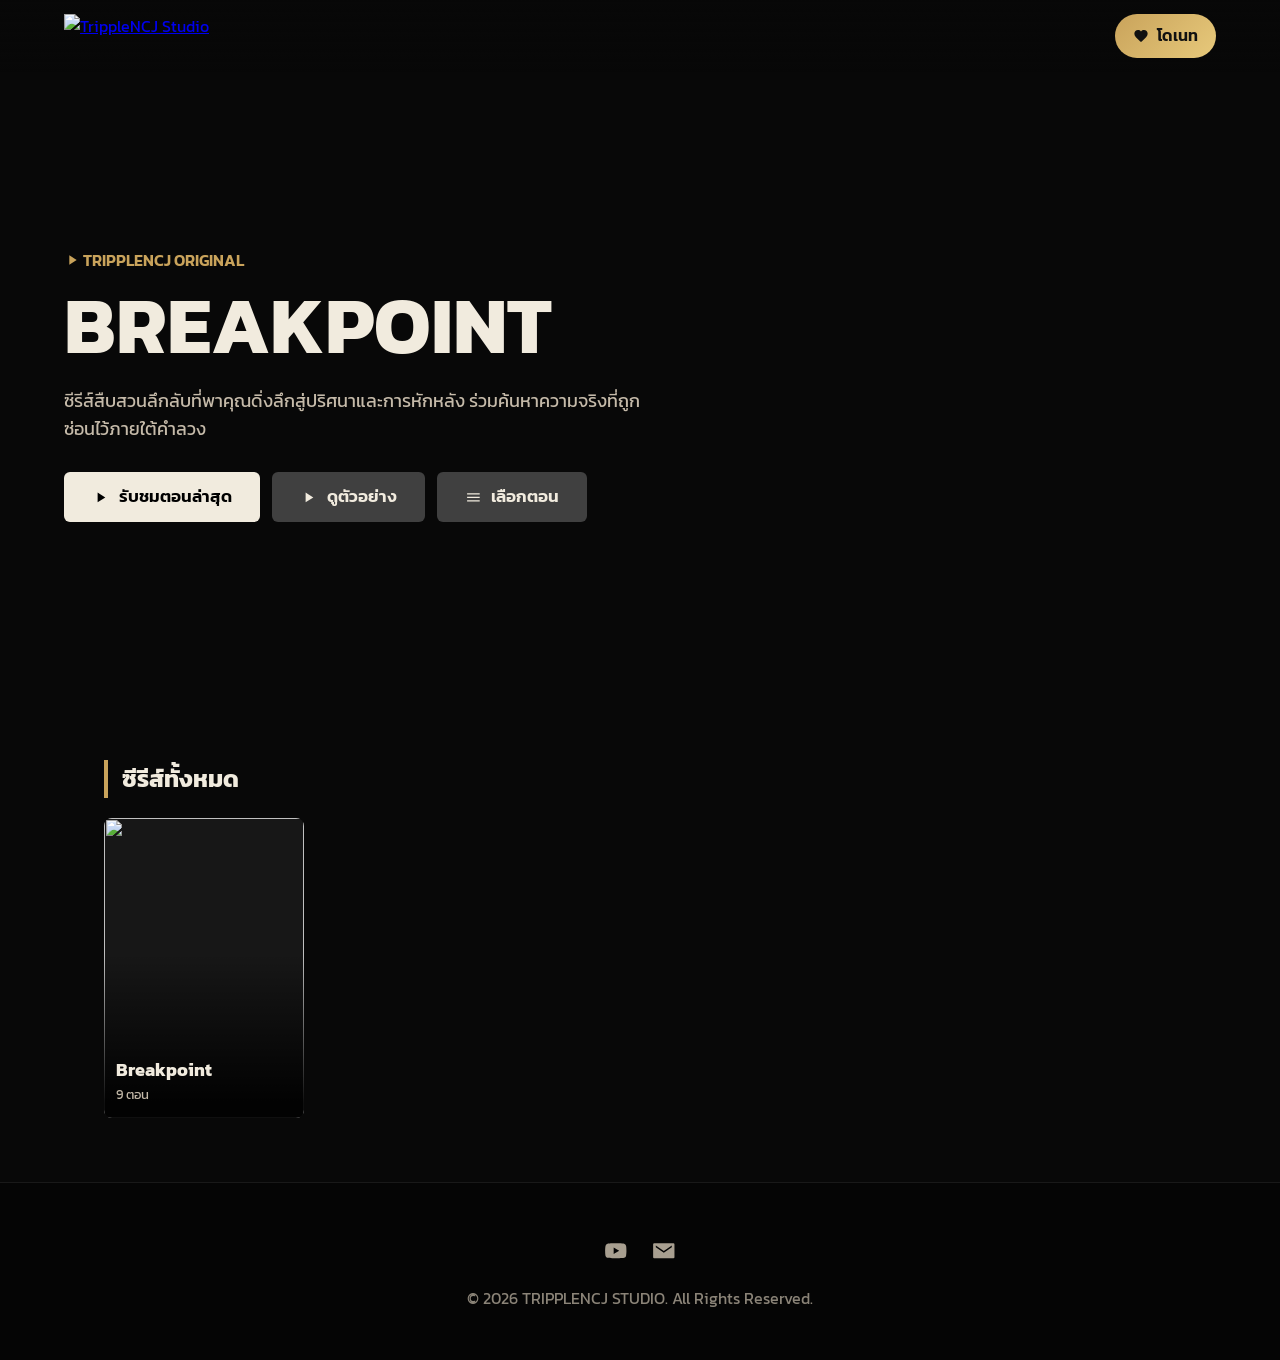
==== commit c8f7f975: "Update index.html" ====
--- a/index.html
+++ b/index.html
@@ -122,6 +122,7 @@
     <p class="lead">ซีรีส์สืบสวนลึกลับที่พาคุณดิ่งลึกสู่ปริศนาและการหักหลัง ร่วมค้นหาความจริงที่ถูกซ่อนไว้ภายใต้คำลวง</p>
     <div class="btns">
       <button class="btn btn-play" id="latestBtn"><svg class="i"><use href="#play"/></svg> รับชมตอนล่าสุด</button>
+      <button class="btn btn-info" id="trailerBtn"><svg class="i"><use href="#play"/></svg> ดูตัวอย่าง</button>
       <button class="btn btn-info" id="pickBtn"><svg class="i"><use href="#list"/></svg> เลือกตอน</button>
     </div>
   </div>
@@ -168,6 +169,7 @@
   desc: "ซีรีส์สืบสวนลึกลับที่พาคุณดิ่งลึกสู่ปริศนาและการหักหลัง",
   poster: "https://img.youtube.com/vi/uOlQF24CTXY/maxresdefault.jpg",
   banner: "https://img.youtube.com/vi/uOlQF24CTXY/maxresdefault.jpg",
+  trailer: "DhzPvYVh7n8", /* YouTube ID ของตัวอย่าง */
   episodes: [
     {season:1, ep:"EP.1",   title:"จุดเริ่มต้น",      dur:"2 นาที 49 วินาที", drive:"1M1cL2hv8oIWLR1ZdHWTXgIsMI4NYX4kY", poster:yt("uOlQF24CTXY"), desc:"ซีรีส์สืบสวนลึกลับสุดเข้มข้นที่เต็มไปด้วยปริศนาและความจริงที่ไม่มีใครคาดคิด"},
     {season:1, ep:"EP.2",   title:"ความจริงเริ่มเผย", dur:"2 นาที 48 วินาที", drive:"1tXGhOxXgfQvgZ-jDB-eBHi5exSBEk1Bc", poster:yt("WrFwGxEqB3M"), desc:"เมื่อทวีสันต์เริ่มเปิดโรงงาน และรับสมัครงาน ท่ามกลางสายตาที่จับจ้อง"},
@@ -213,7 +215,7 @@
 }
 function showBanner() {
   $("stage").className = "stage";
-  $("stage").innerHTML = `<img src="${show.banner}" alt=""><div class="stage-text"><h2 id="pTitle">${show.title}</h2><p>${show.desc}</p></div>`;
+  $("stage").innerHTML = `<img src="${show.banner}" alt=""><div class="stage-text"><h2 id="pTitle">${show.title}</h2><p>${show.desc}</p><button class="btn btn-info trailer-btn" style="margin-top:12px"><svg class="i"><use href="#play"/></svg> ดูตัวอย่าง</button></div>`;
   $("now").hidden = true;
 }
 function renderEpisodes() {
@@ -251,6 +253,22 @@
 
 $("latestBtn").onclick = () => openShow(0, shows[0].episodes.length - 1);
 $("pickBtn").onclick = () => openShow(0);
+
+function playTrailer(i) {
+  openShow(i);
+  $("stage").className = "stage playing";
+  $("stage").innerHTML = `<iframe src="https://www.youtube-nocookie.com/embed/${show.trailer}?autoplay=1&rel=0" title="ตัวอย่าง ${show.title}" allow="autoplay; encrypted-media; fullscreen" allowfullscreen></iframe>`;
+  $("vTitle").textContent = `${show.title}: ตัวอย่าง`;
+  $("vEp").textContent = "Trailer";
+  $("vDur").textContent = "";
+  $("vRate").textContent = RATE;
+  $("vDesc").textContent = show.desc;
+  $("now").hidden = false;
+}
+$("trailerBtn").onclick = () => playTrailer(0);
+$("stage").addEventListener("click", e => {
+  if (e.target.closest(".trailer-btn")) playTrailer(shows.indexOf(show));
+});
 $("closeBtn").onclick = () => popup.close();
 popup.addEventListener("click", e => { if (e.target === popup) popup.close(); });
 popup.addEventListener("close", () => {
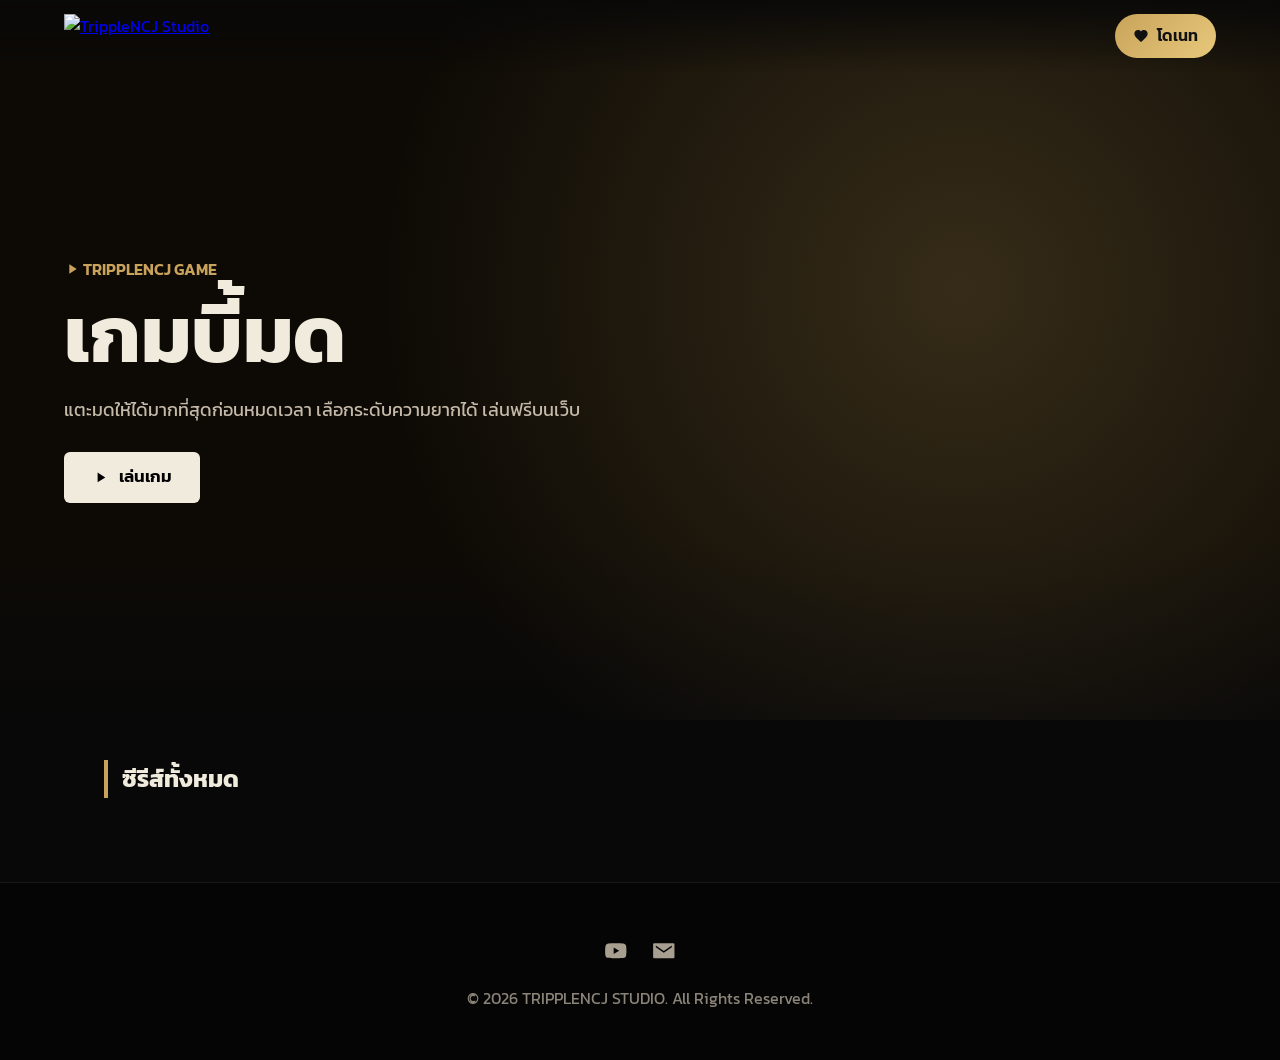
==== commit 54a6ab1f: "Update index.html" ====
--- a/index.html
+++ b/index.html
@@ -3,10 +3,10 @@
 <head>
 <meta charset="UTF-8">
 <meta name="viewport" content="width=device-width, initial-scale=1">
-<title>Breakpoint | TrippleNCJ Studio</title>
-<meta name="description" content="Breakpoint ซีรีส์สืบสวนลึกลับจาก TrippleNCJ Studio ดูได้ทุกตอนฟรี">
+<title>เกมบี้มดและซีรีส์ Breakpoint | TrippleNCJ Studio</title>
+<meta name="description" content="เกมบี้มดเล่นฟรีบนเว็บ พร้อมซีรีส์ Breakpoint จาก TrippleNCJ Studio">
 <meta name="theme-color" content="#080808">
-<meta property="og:title" content="Breakpoint | TrippleNCJ Studio">
+<meta property="og:title" content="เกมบี้มดและซีรีส์ Breakpoint | TrippleNCJ Studio">
 <meta property="og:description" content="ซีรีส์สืบสวนลึกลับที่พาคุณดิ่งลึกสู่ปริศนาและการหักหลัง">
 <meta property="og:image" content="https://img.youtube.com/vi/uOlQF24CTXY/maxresdefault.jpg">
 <link rel="preconnect" href="https://fonts.googleapis.com">
@@ -29,7 +29,7 @@
 .donate:hover{transform:translateY(-2px)}
 
 /* HERO */
-.hero{min-height:80vh;min-height:80svh;display:flex;align-items:center;padding:100px 5% 50px;background:linear-gradient(to right,rgba(8,8,8,.96) 25%,rgba(8,8,8,.35) 85%),linear-gradient(to top,var(--bg),transparent 30%),url('https://img.youtube.com/vi/uOlQF24CTXY/maxresdefault.jpg') center/cover}
+.hero{min-height:80vh;min-height:80svh;display:flex;align-items:center;padding:100px 5% 60px;background:radial-gradient(circle at 75% 40%,rgba(201,163,91,.22),transparent 55%),linear-gradient(to top,var(--bg),transparent 25%),#0d0a05}
 .hero-content{max-width:640px}
 .hero-tag{color:var(--gold);font-weight:600;margin-bottom:8px}
 .hero h1{font-size:clamp(2.8rem,9vw,5rem);line-height:1.1;margin-bottom:18px}
@@ -93,6 +93,15 @@
   .body{padding:4px 16px 22px}
 }
 
+/* GAME TESTER */
+.game-bar{display:flex;align-items:center;justify-content:space-between;gap:10px;flex-wrap:wrap;padding:14px 62px 10px 20px;font-weight:600}
+.game-wrap{position:relative}
+#gCanvas{display:block;width:100%;height:min(60dvh,460px);touch-action:none;cursor:crosshair;background:#1b1409}
+#gStart{position:absolute;inset:0;margin:auto;width:max-content;height:max-content;text-align:center}
+#gStart[hidden]{display:none}
+.game-note{padding:12px 20px;color:var(--muted);font-size:.85rem}
+.game-note a{color:var(--gold)}
+
 /* FOOTER */
 footer{padding:48px 5%;text-align:center;border-top:1px solid rgba(255,255,255,.08);color:#8b8478;background:#050505}
 .social{display:flex;justify-content:center;gap:22px;margin-bottom:14px;font-size:1.6rem}
@@ -117,13 +126,11 @@
 
 <header class="hero">
   <div class="hero-content">
-    <p class="hero-tag"><svg class="i"><use href="#play"/></svg> TRIPPLENCJ ORIGINAL</p>
-    <h1>BREAKPOINT</h1>
-    <p class="lead">ซีรีส์สืบสวนลึกลับที่พาคุณดิ่งลึกสู่ปริศนาและการหักหลัง ร่วมค้นหาความจริงที่ถูกซ่อนไว้ภายใต้คำลวง</p>
+    <p class="hero-tag"><svg class="i"><use href="#play"/></svg> TRIPPLENCJ GAME</p>
+    <h1>เกมบี้มด</h1>
+    <p class="lead">แตะมดให้ได้มากที่สุดก่อนหมดเวลา เลือกระดับความยากได้ เล่นฟรีบนเว็บ</p>
     <div class="btns">
-      <button class="btn btn-play" id="latestBtn"><svg class="i"><use href="#play"/></svg> รับชมตอนล่าสุด</button>
-      <button class="btn btn-info" id="trailerBtn"><svg class="i"><use href="#play"/></svg> ดูตัวอย่าง</button>
-      <button class="btn btn-info" id="pickBtn"><svg class="i"><use href="#list"/></svg> เลือกตอน</button>
+      <button class="btn btn-play" id="playGameBtn"><svg class="i"><use href="#play"/></svg> เล่นเกม</button>
     </div>
   </div>
 </header>
@@ -154,6 +161,23 @@
     <div class="list-head"><h3>เลือกตอน</h3><div class="seasons" id="seasons"></div></div>
     <div class="episodes" id="episodes"></div>
   </div>
+</dialog>
+
+<dialog id="gameDlg" aria-label="เกมบี้มด">
+  <button class="close" id="gameClose" aria-label="ปิด">✕</button>
+  <div class="game-bar">
+    <span id="gScore">คะแนน 0</span><span id="gTime">เวลา 0</span>
+    <div class="seasons" id="gModes">
+      <button class="season-btn" data-m="easy" aria-pressed="true">ง่าย</button>
+      <button class="season-btn" data-m="normal" aria-pressed="false">ปกติ</button>
+      <button class="season-btn" data-m="hard" aria-pressed="false">ยาก</button>
+    </div>
+  </div>
+  <div class="game-wrap">
+    <canvas id="gCanvas" aria-label="พื้นที่เล่นเกมบี้มด"></canvas>
+    <button class="btn btn-play" id="gStart">เริ่มเล่น</button>
+  </div>
+  <p class="game-note">แตะหรือคลิกที่มดเพื่อบี้ให้ได้มากที่สุดก่อนหมดเวลา · เลือกระดับความยากได้ด้านบน</p>
 </dialog>
 
 <script>
@@ -251,8 +275,6 @@
   if (b) { season = +b.dataset.s; renderEpisodes(); }
 });
 
-$("latestBtn").onclick = () => openShow(0, shows[0].episodes.length - 1);
-$("pickBtn").onclick = () => openShow(0);
 
 function playTrailer(i) {
   openShow(i);
@@ -265,19 +287,93 @@
   $("vDesc").textContent = show.desc;
   $("now").hidden = false;
 }
-$("trailerBtn").onclick = () => playTrailer(0);
 $("stage").addEventListener("click", e => {
   if (e.target.closest(".trailer-btn")) playTrailer(shows.indexOf(show));
 });
 $("closeBtn").onclick = () => popup.close();
-popup.addEventListener("click", e => { if (e.target === popup) popup.close(); });
-popup.addEventListener("close", () => {
-  $("stage").innerHTML = "";
-  document.body.style.overflow = "";
-});
-
-const nav = $("navbar");
-addEventListener("scroll", () => nav.classList.toggle("scrolled", scrollY > 50), {passive: true});
-</script>
-</body>
-</html>
+
+
+const MODES = {
+  easy:   {size: 30, speed: .8,  gap: 900, time: 45, max: 6},
+  normal: {size: 22, speed: 1.4, gap: 700, time: 40, max: 9},
+  hard:   {size: 15, speed: 2.2, gap: 500, time: 30, max: 12}
+};
+const cv = $("gCanvas"), cx = cv.getContext("2d");
+let mode = "easy", ants = [], splats = [], score = 0, running = false, raf = 0, lastSpawn = 0, endAt = 0;
+
+function fit() {
+  const r = cv.getBoundingClientRect();
+  cv.width = r.width; cv.height = r.height;
+}
+function stopGame() { running = false; cancelAnimationFrame(raf); }
+function resetGame() {
+  stopGame(); fit();
+  score = 0; ants = []; splats = [];
+  $("gScore").textContent = "คะแนน 0";
+  $("gTime").textContent = "เวลา " + MODES[mode].time;
+  $("gStart").hidden = false;
+  $("gStart").textContent = "เริ่มเล่น";
+  draw();
+}
+function startGame() {
+  stopGame(); fit();
+  score = 0; ants = []; splats = []; lastSpawn = 0;
+  $("gScore").textContent = "คะแนน 0";
+  $("gStart").hidden = true;
+  running = true;
+  endAt = performance.now() + MODES[mode].time * 1000;
+  raf = requestAnimationFrame(loop);
+}
+function spawn() {
+  const m = MODES[mode];
+  ants.push({x: Math.random() * cv.width, y: Math.random() * cv.height, dir: Math.random() * 6.28, v: m.speed * (.8 + Math.random() * .4), s: m.size, t: 0});
+}
+function loop(t) {
+  const m = MODES[mode];
+  $("gTime").textContent = "เวลา " + Math.max(0, Math.ceil((endAt - t) / 1000));
+  if (t - lastSpawn > m.gap && ants.length < m.max) { spawn(); lastSpawn = t; }
+  ants.forEach(a => {
+    a.dir += (Math.random() - .5) * .12;
+    a.x += Math.sin(a.dir) * a.v;
+    a.y -= Math.cos(a.dir) * a.v;
+    if (a.x < 0 || a.x > cv.width) a.dir = -a.dir;
+    if (a.y < 0 || a.y > cv.height) a.dir = Math.PI - a.dir;
+    a.x = Math.min(cv.width, Math.max(0, a.x));
+    a.y = Math.min(cv.height, Math.max(0, a.y));
+  });
+  draw();
+  if (t >= endAt) {
+    running = false;
+    $("gStart").hidden = false;
+    $("gStart").textContent = `หมดเวลา! บี้ได้ ${score} ตัว · เล่นอีกครั้ง`;
+    return;
+  }
+  raf = requestAnimationFrame(loop);
+}
+function drawAnt(a) {
+  const s = a.s;
+  a.t += a.v;
+  cx.save();
+  cx.translate(a.x, a.y);
+  cx.rotate(a.dir);
+  cx.strokeStyle = "#d9c9a8";
+  cx.lineWidth = Math.max(1.5, s / 10);
+  [-.35, 0, .35].forEach((o, i) => {
+    const w = Math.sin(a.t / 4 + i * 2) * s * .25;
+    cx.beginPath();
+    cx.moveTo(-s * .8, o * s + w);
+    cx.lineTo(s * .8, o * s - w);
+    cx.stroke();
+  });
+  cx.fillStyle = "#c9a35b";
+  [[-.8, .3, .3], [0, .35, .4], [.85, .45, .55]].forEach(([y, rx, ry]) => {
+    cx.beginPath();
+    cx.ellipse(0, y * s, rx * s, ry * s, 0, 0, 7);
+    cx.fill();
+  });
+  cx.restore();
+}
+function draw() {
+  cx.fillStyle = "#1b1409";
+  cx.fillRect(0, 0, cv.width, cv.height);
+  splats = splats.filter
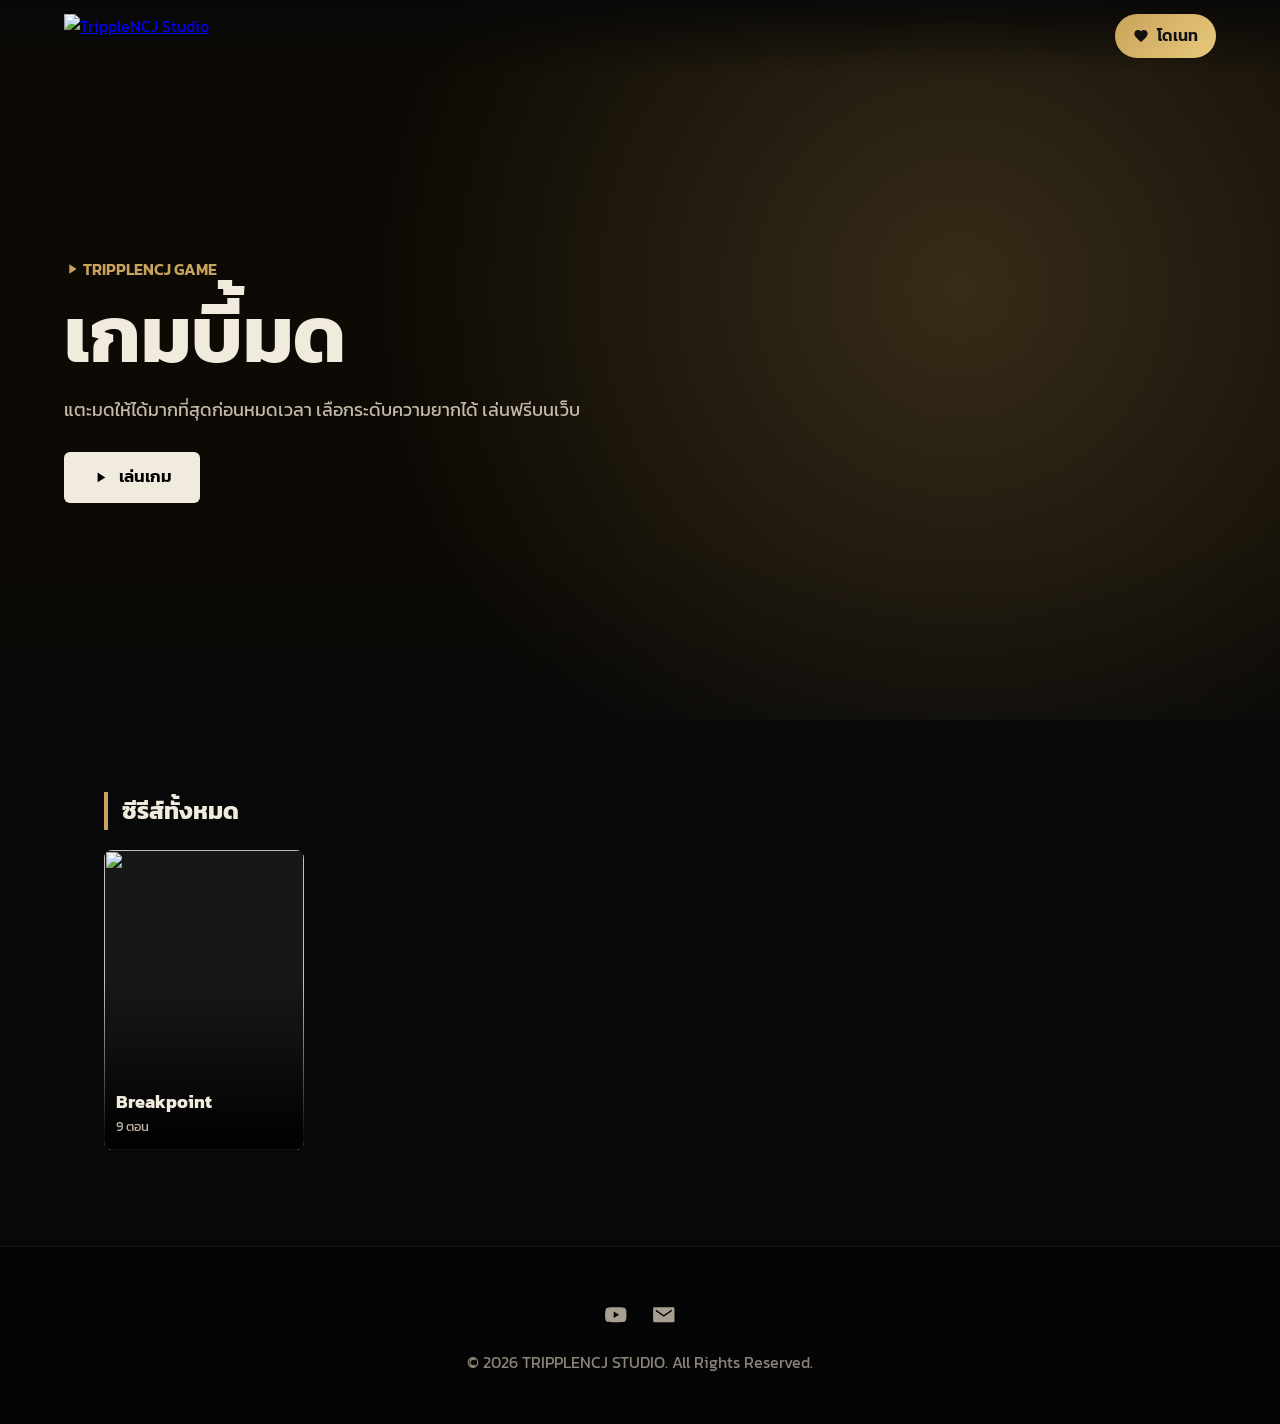
==== commit 1e377dbd: "Update index.html" ====
--- a/index.html
+++ b/index.html
@@ -6,6 +6,7 @@
 <title>เกมบี้มดและซีรีส์ Breakpoint | TrippleNCJ Studio</title>
 <meta name="description" content="เกมบี้มดเล่นฟรีบนเว็บ พร้อมซีรีส์ Breakpoint จาก TrippleNCJ Studio">
 <meta name="theme-color" content="#080808">
+<script async src="https://pagead2.googlesyndication.com/pagead/js/adsbygoogle.js?client=ca-pub-2303584405323214" crossorigin="anonymous"></script>
 <meta property="og:title" content="เกมบี้มดและซีรีส์ Breakpoint | TrippleNCJ Studio">
 <meta property="og:description" content="ซีรีส์สืบสวนลึกลับที่พาคุณดิ่งลึกสู่ปริศนาและการหักหลัง">
 <meta property="og:image" content="https://img.youtube.com/vi/uOlQF24CTXY/maxresdefault.jpg">
@@ -102,6 +103,10 @@
 .game-note{padding:12px 20px;color:var(--muted);font-size:.85rem}
 .game-note a{color:var(--gold)}
 
+/* ADS: ช่องว่างจะซ่อนอยู่จนกว่าจะใส่โค้ดโฆษณา */
+.ad-slot{max-width:970px;margin:0 auto;padding:0 5% 32px;text-align:center;overflow:hidden}
+.ad-slot:empty{display:none}
+
 /* FOOTER */
 footer{padding:48px 5%;text-align:center;border-top:1px solid rgba(255,255,255,.08);color:#8b8478;background:#050505}
 .social{display:flex;justify-content:center;gap:22px;margin-bottom:14px;font-size:1.6rem}
@@ -135,10 +140,18 @@
   </div>
 </header>
 
+<aside class="ad-slot" id="adTop" aria-label="โฆษณา">
+  <!-- วางโค้ด <ins class="adsbygoogle"> จาก AdSense ตรงนี้ -->
+</aside>
+
 <main class="section">
   <h2 class="section-title">ซีรีส์ทั้งหมด</h2>
   <div class="posters" id="posters"></div>
 </main>
+
+<aside class="ad-slot" id="adBottom" aria-label="โฆษณา">
+  <!-- วางโค้ด <ins class="adsbygoogle"> อันที่สองตรงนี้ -->
+</aside>
 
 <footer>
   <div class="social">
@@ -376,4 +389,50 @@
 function draw() {
   cx.fillStyle = "#1b1409";
   cx.fillRect(0, 0, cv.width, cv.height);
-  splats = splats.filter+  splats = splats.filter(p => (p.l -= .004) > 0);
+  splats.forEach(p => {
+    cx.fillStyle = `rgba(150,40,25,${p.l})`;
+    cx.beginPath();
+    cx.ellipse(p.x, p.y, p.s * .9, p.s * .5, p.r, 0, 7);
+    cx.fill();
+  });
+  ants.forEach(drawAnt);
+}
+cv.addEventListener("pointerdown", e => {
+  if (!running) return;
+  const r = cv.getBoundingClientRect();
+  const x = (e.clientX - r.left) * cv.width / r.width;
+  const y = (e.clientY - r.top) * cv.height / r.height;
+  const i = ants.findIndex(a => Math.hypot(a.x - x, a.y - y) < a.s * 1.6);
+  if (i < 0) return;
+  const a = ants.splice(i, 1)[0];
+  splats.push({x: a.x, y: a.y, s: a.s, r: a.dir, l: 1});
+  score++;
+  $("gScore").textContent = "คะแนน " + score;
+});
+$("gStart").onclick = startGame;
+$("gModes").addEventListener("click", e => {
+  const b = e.target.closest("button");
+  if (!b) return;
+  mode = b.dataset.m;
+  document.querySelectorAll("#gModes button").forEach(x => x.setAttribute("aria-pressed", x === b));
+  resetGame();
+});
+popup.addEventListener("click", e => { if (e.target === popup) popup.close(); });
+popup.addEventListener("close", () => {
+  $("stage").innerHTML = "";
+  document.body.style.overflow = "";
+});
+
+const gameDlg = $("gameDlg");
+$("playGameBtn").onclick = () => { gameDlg.showModal(); resetGame(); };
+$("gameClose").onclick = () => gameDlg.close();
+gameDlg.addEventListener("click", e => { if (e.target === gameDlg) gameDlg.close(); });
+gameDlg.addEventListener("close", stopGame);
+addEventListener("resize", () => { if (gameDlg.open && !running) resetGame(); });
+
+const nav = $("navbar");
+addEventListener("scroll", () => nav.classList.toggle("scrolled", scrollY > 50), {passive: true});
+</script>
+</body>
+</html>
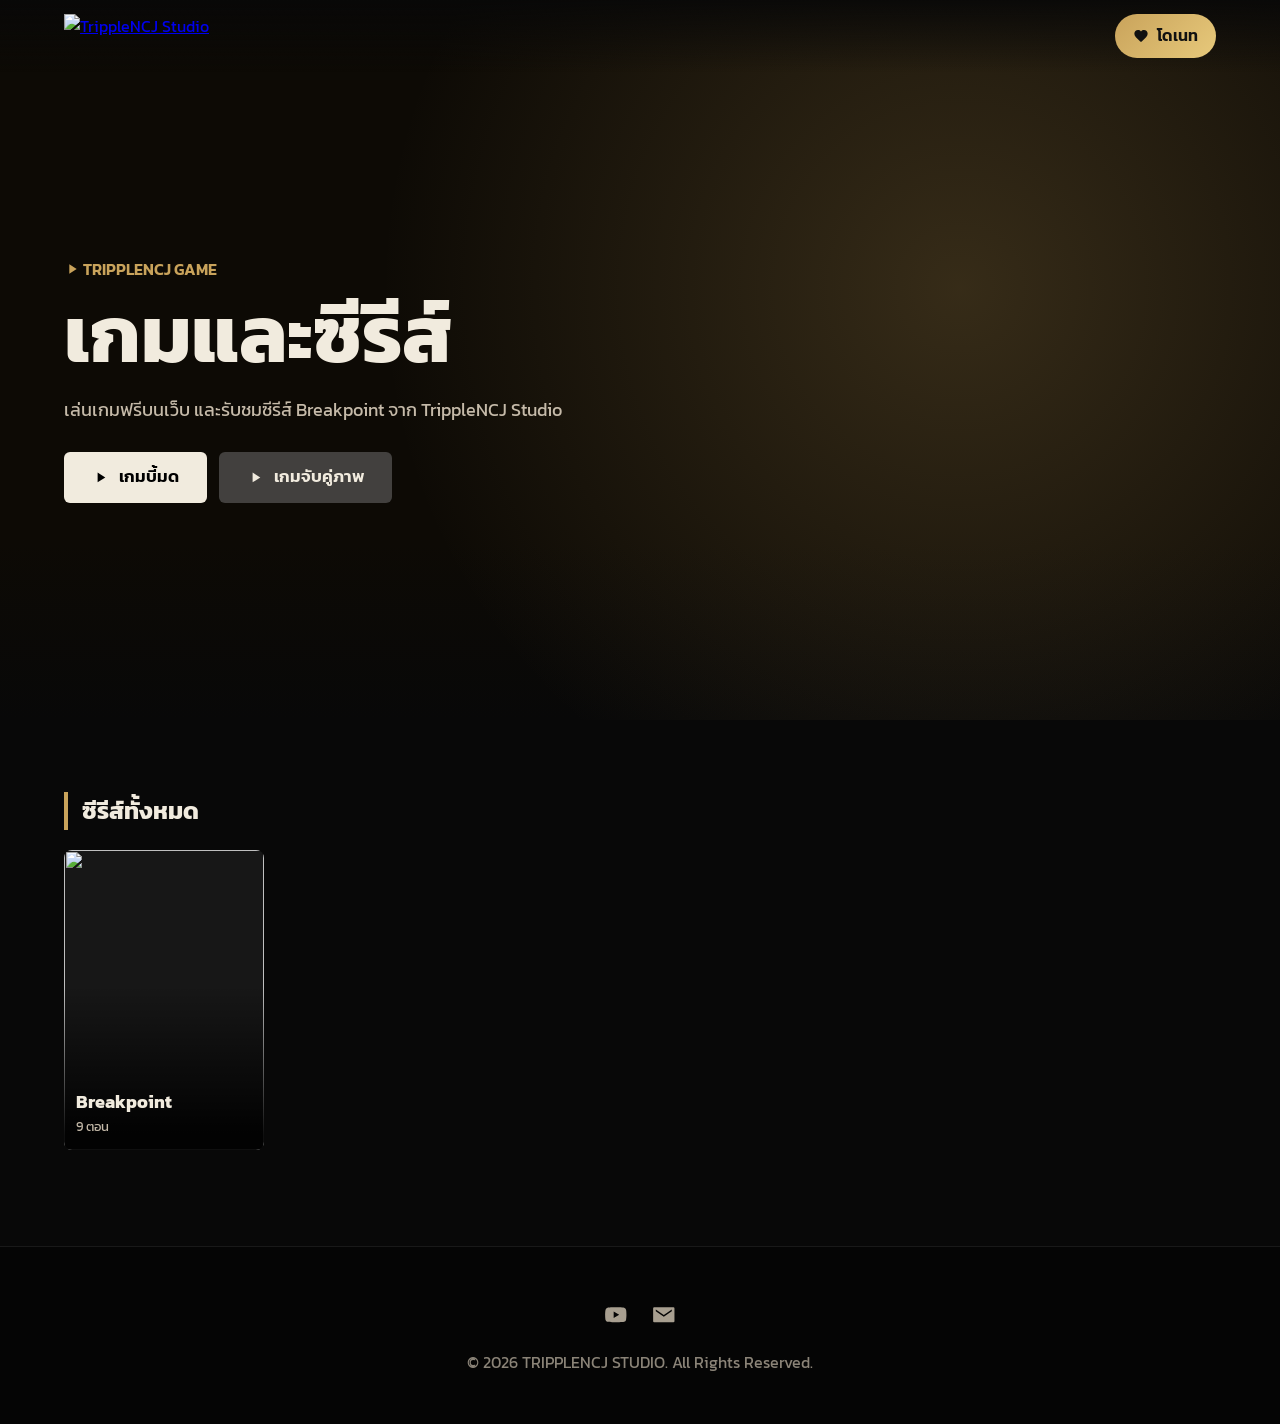
==== commit d9bdd394: "Add files via upload" ====
--- a/index.html
+++ b/index.html
@@ -13,6 +13,7 @@
 <link rel="preconnect" href="https://fonts.googleapis.com">
 <link rel="preconnect" href="https://fonts.gstatic.com" crossorigin>
 <link href="https://fonts.googleapis.com/css2?family=Kanit:wght@300;400;600&display=swap" rel="stylesheet">
+<link rel="stylesheet" href="https://cdn.plyr.io/3.7.8/plyr.css">
 <style>
 :root{--bg:#080808;--card:#171717;--gold:#c9a35b;--gold-light:#e7c97b;--text:#f1ebde;--muted:#c5baa9;--line:rgba(201,163,91,.18)}
 *{margin:0;padding:0;box-sizing:border-box}
@@ -36,7 +37,7 @@
 .hero h1{font-size:clamp(2.8rem,9vw,5rem);line-height:1.1;margin-bottom:18px}
 .lead{color:var(--muted);font-size:1.1rem;margin-bottom:28px;max-width:34em}
 .btns{display:flex;gap:12px;flex-wrap:wrap}
-.btn{display:inline-flex;align-items:center;gap:10px;padding:12px 28px;border:0;border-radius:6px;font-weight:600;font-size:1.05rem;cursor:pointer;transition:background .2s,transform .2s}
+.btn{text-decoration:none;display:inline-flex;align-items:center;gap:10px;padding:12px 28px;border:0;border-radius:6px;font-weight:600;font-size:1.05rem;cursor:pointer;transition:background .2s,transform .2s}
 .btn:hover{transform:scale(1.04)}
 .btn-play{background:var(--text);color:#000}
 .btn-play:hover{background:var(--gold)}
@@ -44,7 +45,7 @@
 .btn-info:hover{background:rgba(109,109,110,.8)}
 
 /* POSTERS */
-.section{padding:40px 5% 64px;max-width:1200px;margin:0 auto}
+.section{padding:40px 5% 64px}
 .section-title{font-size:1.5rem;margin-bottom:20px;border-left:4px solid var(--gold);padding-left:14px}
 .posters{display:grid;grid-template-columns:repeat(auto-fill,minmax(160px,200px));gap:18px}
 .poster{position:relative;aspect-ratio:2/3;border:0;border-radius:8px;overflow:hidden;cursor:pointer;background:var(--card);text-align:left;transition:transform .25s,box-shadow .25s}
@@ -61,7 +62,9 @@
 .close{position:absolute;right:10px;top:10px;z-index:5;width:42px;height:42px;border-radius:50%;border:1px solid var(--line);background:rgba(15,15,15,.9);font-size:1.1rem;cursor:pointer}
 .close:hover{background:var(--gold);color:#000}
 .stage{position:relative;aspect-ratio:16/9;background:#000}
-.stage img,.stage iframe{position:absolute;inset:0;width:100%;height:100%;border:0;object-fit:cover}
+.stage img,.stage>iframe{position:absolute;inset:0;width:100%;height:100%;border:0;object-fit:cover}
+.stage{--plyr-color-main:#c9a35b;--plyr-font-family:'Kanit',system-ui,sans-serif}
+.stage .plyr{position:absolute;inset:0;width:100%;height:100%}
 .stage::after{content:"";position:absolute;inset:0;background:linear-gradient(to top,var(--card),transparent 55%);pointer-events:none}
 .stage.playing::after{display:none}
 .stage-text{position:absolute;left:24px;right:24px;bottom:16px;z-index:2}
@@ -94,15 +97,6 @@
   .body{padding:4px 16px 22px}
 }
 
-/* GAME TESTER */
-.game-bar{display:flex;align-items:center;justify-content:space-between;gap:10px;flex-wrap:wrap;padding:14px 62px 10px 20px;font-weight:600}
-.game-wrap{position:relative}
-#gCanvas{display:block;width:100%;height:min(60dvh,460px);touch-action:none;cursor:crosshair;background:#1b1409}
-#gStart{position:absolute;inset:0;margin:auto;width:max-content;height:max-content;text-align:center}
-#gStart[hidden]{display:none}
-.game-note{padding:12px 20px;color:var(--muted);font-size:.85rem}
-.game-note a{color:var(--gold)}
-
 /* ADS: ช่องว่างจะซ่อนอยู่จนกว่าจะใส่โค้ดโฆษณา */
 .ad-slot{max-width:970px;margin:0 auto;padding:0 5% 32px;text-align:center;overflow:hidden}
 .ad-slot:empty{display:none}
@@ -132,10 +126,11 @@
 <header class="hero">
   <div class="hero-content">
     <p class="hero-tag"><svg class="i"><use href="#play"/></svg> TRIPPLENCJ GAME</p>
-    <h1>เกมบี้มด</h1>
-    <p class="lead">แตะมดให้ได้มากที่สุดก่อนหมดเวลา เลือกระดับความยากได้ เล่นฟรีบนเว็บ</p>
+    <h1>เกมและซีรีส์</h1>
+    <p class="lead">เล่นเกมฟรีบนเว็บ และรับชมซีรีส์ Breakpoint จาก TrippleNCJ Studio</p>
     <div class="btns">
-      <button class="btn btn-play" id="playGameBtn"><svg class="i"><use href="#play"/></svg> เล่นเกม</button>
+      <a class="btn btn-play" href="antsmasher.html"><svg class="i"><use href="#play"/></svg> เกมบี้มด</a>
+      <a class="btn btn-info" href="memory.html"><svg class="i"><use href="#play"/></svg> เกมจับคู่ภาพ</a>
     </div>
   </div>
 </header>
@@ -176,23 +171,9 @@
   </div>
 </dialog>
 
-<dialog id="gameDlg" aria-label="เกมบี้มด">
-  <button class="close" id="gameClose" aria-label="ปิด">✕</button>
-  <div class="game-bar">
-    <span id="gScore">คะแนน 0</span><span id="gTime">เวลา 0</span>
-    <div class="seasons" id="gModes">
-      <button class="season-btn" data-m="easy" aria-pressed="true">ง่าย</button>
-      <button class="season-btn" data-m="normal" aria-pressed="false">ปกติ</button>
-      <button class="season-btn" data-m="hard" aria-pressed="false">ยาก</button>
-    </div>
-  </div>
-  <div class="game-wrap">
-    <canvas id="gCanvas" aria-label="พื้นที่เล่นเกมบี้มด"></canvas>
-    <button class="btn btn-play" id="gStart">เริ่มเล่น</button>
-  </div>
-  <p class="game-note">แตะหรือคลิกที่มดเพื่อบี้ให้ได้มากที่สุดก่อนหมดเวลา · เลือกระดับความยากได้ด้านบน</p>
-</dialog>
-
+
+
+<script src="https://cdn.plyr.io/3.7.8/plyr.polyfilled.js"></script>
 <script>
 const CREDITS = "Nikonpan, Nasa and Newtun";
 const RATE = "13+";
@@ -208,19 +189,57 @@
   banner: "https://img.youtube.com/vi/uOlQF24CTXY/maxresdefault.jpg",
   trailer: "DhzPvYVh7n8", /* YouTube ID ของตัวอย่าง */
   episodes: [
-    {season:1, ep:"EP.1",   title:"จุดเริ่มต้น",      dur:"2 นาที 49 วินาที", drive:"1M1cL2hv8oIWLR1ZdHWTXgIsMI4NYX4kY", poster:yt("uOlQF24CTXY"), desc:"ซีรีส์สืบสวนลึกลับสุดเข้มข้นที่เต็มไปด้วยปริศนาและความจริงที่ไม่มีใครคาดคิด"},
-    {season:1, ep:"EP.2",   title:"ความจริงเริ่มเผย", dur:"2 นาที 48 วินาที", drive:"1tXGhOxXgfQvgZ-jDB-eBHi5exSBEk1Bc", poster:yt("WrFwGxEqB3M"), desc:"เมื่อทวีสันต์เริ่มเปิดโรงงาน และรับสมัครงาน ท่ามกลางสายตาที่จับจ้อง"},
-    {season:1, ep:"EP.3",   title:"อดีตที่ถูกซ่อน",   dur:"3 นาที 22 วินาที", drive:"1QSghpbLTKyA4dYDtRCRPGU9bW7Df0mbT", poster:yt("wXiwxUFf1aU"), desc:"ทวีสันต์โดนภัทรนนท์หักหลัง ความเชื่อใจที่เคยมีเริ่มพังทลาย"},
-    {season:1, ep:"EP.3.5", title:"ตอนพิเศษ",         dur:"2 นาที 30 วินาที", drive:"1aTSr6A76VQRE_aCqNTdwnT6XaiIm7uWA", poster:yt("jd4Ia9OtpNs"), desc:"เบื้องหลังและมุมมองอีกด้านที่ความจริงอาจไม่ได้มีเพียงด้านเดียว"},
-    {season:1, ep:"EP.4",   title:"จุดแตกหัก",        dur:"2 นาที 50 วินาที", drive:"1KUG1p_iyLd57gBE4h44fpMKn2Qia5sqU", poster:yt("ZUU6_Heef8s"), desc:"ทุกคนเริ่มไม่ไว้ใจกัน บรรยากาศแห่งความหวาดระแวงเข้าปกคลุม"},
-    {season:1, ep:"EP.5",   title:"ตอนที่ 5",         dur:"3 นาที 23 วินาที", drive:"1x_oCOGmxQXn53Hn_f2SEov9rRf4pd3_r", poster:yt("AB5CFw8a8Wo"), desc:"ทวีสันต์ไม่มีทางไปต่อ"},
-    {season:1, ep:"EP.6",   title:"ตอนที่ 6",         dur:"4 นาที 29 วินาที", drive:"1Dw2sSX2bwdQ1yJcB1DsyImvlSD-p2K3l", poster:yt("XI034mQajes"), desc:"ทวีสันต์ถูกรักพาตัว"},
-    {season:1, ep:"EP.7",   title:"ตอนที่ 7",         dur:"5 นาที 57 วินาที", drive:"1fDn1dq-QPFeQOKaKyZpHa1xO2iPflRrO", poster:yt("ic_CyQXVC2U"), desc:"ทวีสันต์รับสมัครพนักงานเพิ่ม"},
-    {season:1, ep:"EP.8",   title:"ตอนที่ 8",         dur:"6 นาที 17 วินาที", drive:"1D8eyfB3-ZhmmPOQud8qLybTuWcGDvBgZ", poster:"videoframe_361773.png", desc:"เคนขึ้นมารับหน้าที่แทนคณิต"}
+    {season:1, ep:"EP.1",   title:"จุดเริ่มต้น",      dur:"2 นาที 49 วินาที", drive:"1M1cL2hv8oIWLR1ZdHWTXgIsMI4NYX4kY", vid:"uOlQF24CTXY", poster:yt("uOlQF24CTXY"), desc:"ซีรีส์สืบสวนลึกลับสุดเข้มข้นที่เต็มไปด้วยปริศนาและความจริงที่ไม่มีใครคาดคิด"},
+    {season:1, ep:"EP.2",   title:"ความจริงเริ่มเผย", dur:"2 นาที 48 วินาที", drive:"1tXGhOxXgfQvgZ-jDB-eBHi5exSBEk1Bc", vid:"WrFwGxEqB3M", poster:yt("WrFwGxEqB3M"), desc:"เมื่อทวีสันต์เริ่มเปิดโรงงาน และรับสมัครงาน ท่ามกลางสายตาที่จับจ้อง"},
+    {season:1, ep:"EP.3",   title:"อดีตที่ถูกซ่อน",   dur:"3 นาที 22 วินาที", drive:"1QSghpbLTKyA4dYDtRCRPGU9bW7Df0mbT", vid:"wXiwxUFf1aU", poster:yt("wXiwxUFf1aU"), desc:"ทวีสันต์โดนภัทรนนท์หักหลัง ความเชื่อใจที่เคยมีเริ่มพังทลาย"},
+    {season:1, ep:"EP.3.5", title:"ตอนพิเศษ",         dur:"2 นาที 30 วินาที", drive:"1aTSr6A76VQRE_aCqNTdwnT6XaiIm7uWA", vid:"jd4Ia9OtpNs", poster:yt("jd4Ia9OtpNs"), desc:"เบื้องหลังและมุมมองอีกด้านที่ความจริงอาจไม่ได้มีเพียงด้านเดียว"},
+    {season:1, ep:"EP.4",   title:"จุดแตกหัก",        dur:"2 นาที 50 วินาที", drive:"1KUG1p_iyLd57gBE4h44fpMKn2Qia5sqU", vid:"ZUU6_Heef8s", poster:yt("ZUU6_Heef8s"), desc:"ทุกคนเริ่มไม่ไว้ใจกัน บรรยากาศแห่งความหวาดระแวงเข้าปกคลุม"},
+    {season:1, ep:"EP.5",   title:"ตอนที่ 5",         dur:"3 นาที 23 วินาที", drive:"1x_oCOGmxQXn53Hn_f2SEov9rRf4pd3_r", vid:"AB5CFw8a8Wo", poster:yt("AB5CFw8a8Wo"), desc:"ทวีสันต์ไม่มีทางไปต่อ"},
+    {season:1, ep:"EP.6",   title:"ตอนที่ 6",         dur:"4 นาที 29 วินาที", drive:"1Dw2sSX2bwdQ1yJcB1DsyImvlSD-p2K3l", vid:"XI034mQajes", poster:yt("XI034mQajes"), desc:"ทวีสันต์ถูกรักพาตัว"},
+    {season:1, ep:"EP.7",   title:"ตอนที่ 7",         dur:"5 นาที 57 วินาที", drive:"1fDn1dq-QPFeQOKaKyZpHa1xO2iPflRrO", vid:"ic_CyQXVC2U", poster:yt("ic_CyQXVC2U"), desc:"ทวีสันต์รับสมัครพนักงานเพิ่ม"},
+    {season:1, ep:"EP.8",   title:"ตอนที่ 8",         dur:"6 นาที 17 วินาที", drive:"1D8eyfB3-ZhmmPOQud8qLybTuWcGDvBgZ", vid:"Ce6Hx_Bn9uI", poster:yt("Ce6Hx_Bn9uI"), desc:"เคนขึ้นมารับหน้าที่แทนคณิต"}
   ]
 }];
 
 const $ = id => document.getElementById(id);
+
+/* ===== Plyr (YouTube) ===== */
+let player = null;
+function destroyPlayer() {
+  if (player) { try { player.destroy(); } catch (e) {} player = null; }
+}
+function mountPlayer(ytId, fallbackSrc, title) {
+  destroyPlayer();
+  const stage = $("stage");
+  stage.className = "stage playing";
+  if (!ytId) { /* ยังไม่มี YouTube ID -> ใช้ Google Drive เดิม */
+    stage.innerHTML = `<iframe src="${fallbackSrc}" title="${title}" allow="autoplay; encrypted-media; fullscreen" allowfullscreen></iframe>`;
+    return;
+  }
+  stage.innerHTML = `<div id="plyrEl" data-plyr-provider="youtube" data-plyr-embed-id="${ytId}"></div>`;
+  player = new Plyr("#plyrEl", {
+    autoplay: true,
+    ratio: "16:9",
+    controls: ["play-large","play","progress","current-time","duration","mute","volume","settings","pip","fullscreen"],
+    settings: ["quality","speed"],
+    youtube: { noCookie: true, rel: 0, modestbranding: 1, iv_load_policy: 3 }
+  });
+  player.on("ready", () => { try { player.play(); } catch (e) {} });
+  /* YouTube ฝังไม่ได้ / error -> สลับไปใช้ Google Drive อัตโนมัติ */
+  let failed = false;
+  const fallback = () => {
+    if (failed || !fallbackSrc) return;
+    failed = true;
+    destroyPlayer();
+    stage.innerHTML = `<iframe src="${fallbackSrc}" title="${title}" allow="autoplay; encrypted-media; fullscreen" allowfullscreen></iframe>`;
+  };
+  player.on("error", fallback);
+  setTimeout(() => { if (player && !player.duration && !player.playing && !player.paused === false) fallback(); }, 8000);
+  player.on("ended", () => { /* เล่นตอนถัดไปอัตโนมัติ */
+    const next = playing + 1;
+    if (playing >= 0 && next < show.episodes.length) play(next);
+  });
+}
 const popup = $("popup");
 let show = shows[0], season = 1, playing = -1;
 
@@ -268,8 +287,7 @@
   const e = show.episodes[i];
   playing = i;
   season = e.season;
-  $("stage").className = "stage playing";
-  $("stage").innerHTML = `<iframe src="https://drive.google.com/file/d/${e.drive}/preview" title="${show.title} ${e.ep}" allow="autoplay; encrypted-media; fullscreen" allowfullscreen></iframe>`;
+  mountPlayer(e.vid, `https://drive.google.com/file/d/${e.drive}/preview`, `${show.title} ${e.ep}`);
   $("vTitle").textContent = `${show.title}: ${e.title}`;
   $("vEp").textContent = e.ep;
   $("vDur").textContent = e.dur;
@@ -291,8 +309,8 @@
 
 function playTrailer(i) {
   openShow(i);
-  $("stage").className = "stage playing";
-  $("stage").innerHTML = `<iframe src="https://www.youtube-nocookie.com/embed/${show.trailer}?autoplay=1&rel=0" title="ตัวอย่าง ${show.title}" allow="autoplay; encrypted-media; fullscreen" allowfullscreen></iframe>`;
+  playing = -1; /* ตัวอย่างไม่ต้องเล่นต่อตอนถัดไป */
+  mountPlayer(show.trailer, "", `ตัวอย่าง ${show.title}`);
   $("vTitle").textContent = `${show.title}: ตัวอย่าง`;
   $("vEp").textContent = "Trailer";
   $("vDur").textContent = "";
@@ -306,130 +324,12 @@
 $("closeBtn").onclick = () => popup.close();
 
 
-const MODES = {
-  easy:   {size: 30, speed: .8,  gap: 900, time: 45, max: 6},
-  normal: {size: 22, speed: 1.4, gap: 700, time: 40, max: 9},
-  hard:   {size: 15, speed: 2.2, gap: 500, time: 30, max: 12}
-};
-const cv = $("gCanvas"), cx = cv.getContext("2d");
-let mode = "easy", ants = [], splats = [], score = 0, running = false, raf = 0, lastSpawn = 0, endAt = 0;
-
-function fit() {
-  const r = cv.getBoundingClientRect();
-  cv.width = r.width; cv.height = r.height;
-}
-function stopGame() { running = false; cancelAnimationFrame(raf); }
-function resetGame() {
-  stopGame(); fit();
-  score = 0; ants = []; splats = [];
-  $("gScore").textContent = "คะแนน 0";
-  $("gTime").textContent = "เวลา " + MODES[mode].time;
-  $("gStart").hidden = false;
-  $("gStart").textContent = "เริ่มเล่น";
-  draw();
-}
-function startGame() {
-  stopGame(); fit();
-  score = 0; ants = []; splats = []; lastSpawn = 0;
-  $("gScore").textContent = "คะแนน 0";
-  $("gStart").hidden = true;
-  running = true;
-  endAt = performance.now() + MODES[mode].time * 1000;
-  raf = requestAnimationFrame(loop);
-}
-function spawn() {
-  const m = MODES[mode];
-  ants.push({x: Math.random() * cv.width, y: Math.random() * cv.height, dir: Math.random() * 6.28, v: m.speed * (.8 + Math.random() * .4), s: m.size, t: 0});
-}
-function loop(t) {
-  const m = MODES[mode];
-  $("gTime").textContent = "เวลา " + Math.max(0, Math.ceil((endAt - t) / 1000));
-  if (t - lastSpawn > m.gap && ants.length < m.max) { spawn(); lastSpawn = t; }
-  ants.forEach(a => {
-    a.dir += (Math.random() - .5) * .12;
-    a.x += Math.sin(a.dir) * a.v;
-    a.y -= Math.cos(a.dir) * a.v;
-    if (a.x < 0 || a.x > cv.width) a.dir = -a.dir;
-    if (a.y < 0 || a.y > cv.height) a.dir = Math.PI - a.dir;
-    a.x = Math.min(cv.width, Math.max(0, a.x));
-    a.y = Math.min(cv.height, Math.max(0, a.y));
-  });
-  draw();
-  if (t >= endAt) {
-    running = false;
-    $("gStart").hidden = false;
-    $("gStart").textContent = `หมดเวลา! บี้ได้ ${score} ตัว · เล่นอีกครั้ง`;
-    return;
-  }
-  raf = requestAnimationFrame(loop);
-}
-function drawAnt(a) {
-  const s = a.s;
-  a.t += a.v;
-  cx.save();
-  cx.translate(a.x, a.y);
-  cx.rotate(a.dir);
-  cx.strokeStyle = "#d9c9a8";
-  cx.lineWidth = Math.max(1.5, s / 10);
-  [-.35, 0, .35].forEach((o, i) => {
-    const w = Math.sin(a.t / 4 + i * 2) * s * .25;
-    cx.beginPath();
-    cx.moveTo(-s * .8, o * s + w);
-    cx.lineTo(s * .8, o * s - w);
-    cx.stroke();
-  });
-  cx.fillStyle = "#c9a35b";
-  [[-.8, .3, .3], [0, .35, .4], [.85, .45, .55]].forEach(([y, rx, ry]) => {
-    cx.beginPath();
-    cx.ellipse(0, y * s, rx * s, ry * s, 0, 0, 7);
-    cx.fill();
-  });
-  cx.restore();
-}
-function draw() {
-  cx.fillStyle = "#1b1409";
-  cx.fillRect(0, 0, cv.width, cv.height);
-  splats = splats.filter(p => (p.l -= .004) > 0);
-  splats.forEach(p => {
-    cx.fillStyle = `rgba(150,40,25,${p.l})`;
-    cx.beginPath();
-    cx.ellipse(p.x, p.y, p.s * .9, p.s * .5, p.r, 0, 7);
-    cx.fill();
-  });
-  ants.forEach(drawAnt);
-}
-cv.addEventListener("pointerdown", e => {
-  if (!running) return;
-  const r = cv.getBoundingClientRect();
-  const x = (e.clientX - r.left) * cv.width / r.width;
-  const y = (e.clientY - r.top) * cv.height / r.height;
-  const i = ants.findIndex(a => Math.hypot(a.x - x, a.y - y) < a.s * 1.6);
-  if (i < 0) return;
-  const a = ants.splice(i, 1)[0];
-  splats.push({x: a.x, y: a.y, s: a.s, r: a.dir, l: 1});
-  score++;
-  $("gScore").textContent = "คะแนน " + score;
-});
-$("gStart").onclick = startGame;
-$("gModes").addEventListener("click", e => {
-  const b = e.target.closest("button");
-  if (!b) return;
-  mode = b.dataset.m;
-  document.querySelectorAll("#gModes button").forEach(x => x.setAttribute("aria-pressed", x === b));
-  resetGame();
-});
 popup.addEventListener("click", e => { if (e.target === popup) popup.close(); });
 popup.addEventListener("close", () => {
+  destroyPlayer();
   $("stage").innerHTML = "";
   document.body.style.overflow = "";
 });
-
-const gameDlg = $("gameDlg");
-$("playGameBtn").onclick = () => { gameDlg.showModal(); resetGame(); };
-$("gameClose").onclick = () => gameDlg.close();
-gameDlg.addEventListener("click", e => { if (e.target === gameDlg) gameDlg.close(); });
-gameDlg.addEventListener("close", stopGame);
-addEventListener("resize", () => { if (gameDlg.open && !running) resetGame(); });
 
 const nav = $("navbar");
 addEventListener("scroll", () => nav.classList.toggle("scrolled", scrollY > 50), {passive: true});
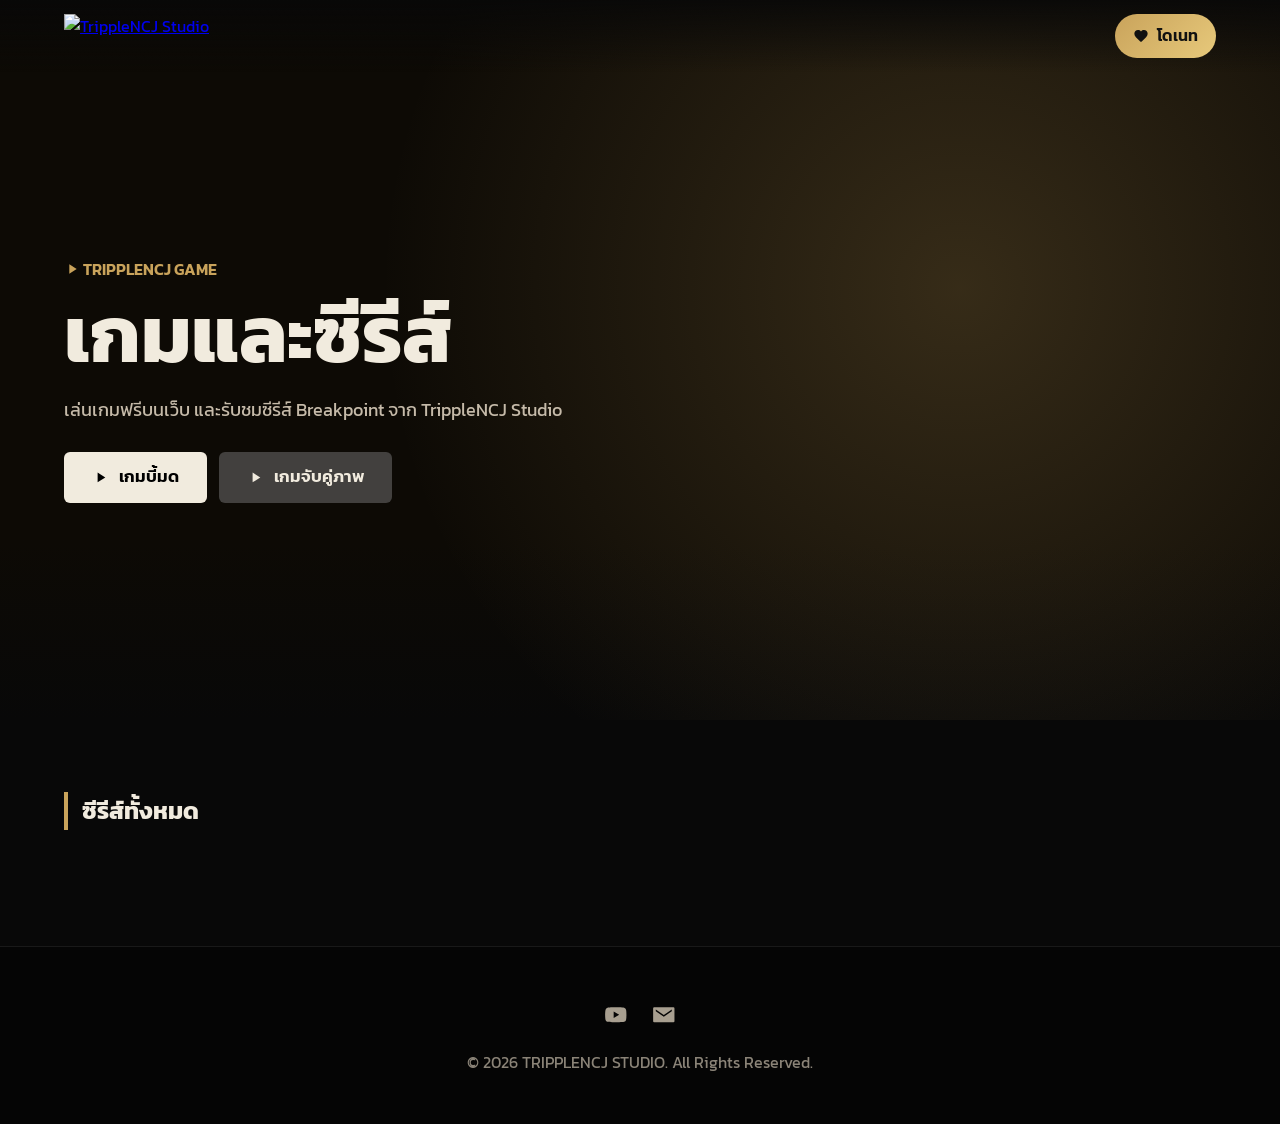
==== commit f962b124: "Update index.html" ====
--- a/index.html
+++ b/index.html
@@ -171,35 +171,14 @@
   </div>
 </dialog>
 
-
-
 <script src="https://cdn.plyr.io/3.7.8/plyr.polyfilled.js"></script>
 <script>
 const CREDITS = "Nikonpan, Nasa and Newtun";
 const RATE = "13+";
 const yt = id => `https://img.youtube.com/vi/${id}/hqdefault.jpg`;
 
-/* เพิ่มซีรีส์ใหม่: copy ก้อนนี้ไปต่อท้ายใน shows
-   poster = รูปโปสเตอร์แนวตั้ง 2:3 (เช่น "poster-breakpoint.jpg") */
-const shows = [{
-  id: "breakpoint",
-  title: "Breakpoint",
-  desc: "ซีรีส์สืบสวนลึกลับที่พาคุณดิ่งลึกสู่ปริศนาและการหักหลัง",
-  poster: "https://img.youtube.com/vi/uOlQF24CTXY/maxresdefault.jpg",
-  banner: "https://img.youtube.com/vi/uOlQF24CTXY/maxresdefault.jpg",
-  trailer: "DhzPvYVh7n8", /* YouTube ID ของตัวอย่าง */
-  episodes: [
-    {season:1, ep:"EP.1",   title:"จุดเริ่มต้น",      dur:"2 นาที 49 วินาที", drive:"1M1cL2hv8oIWLR1ZdHWTXgIsMI4NYX4kY", vid:"uOlQF24CTXY", poster:yt("uOlQF24CTXY"), desc:"ซีรีส์สืบสวนลึกลับสุดเข้มข้นที่เต็มไปด้วยปริศนาและความจริงที่ไม่มีใครคาดคิด"},
-    {season:1, ep:"EP.2",   title:"ความจริงเริ่มเผย", dur:"2 นาที 48 วินาที", drive:"1tXGhOxXgfQvgZ-jDB-eBHi5exSBEk1Bc", vid:"WrFwGxEqB3M", poster:yt("WrFwGxEqB3M"), desc:"เมื่อทวีสันต์เริ่มเปิดโรงงาน และรับสมัครงาน ท่ามกลางสายตาที่จับจ้อง"},
-    {season:1, ep:"EP.3",   title:"อดีตที่ถูกซ่อน",   dur:"3 นาที 22 วินาที", drive:"1QSghpbLTKyA4dYDtRCRPGU9bW7Df0mbT", vid:"wXiwxUFf1aU", poster:yt("wXiwxUFf1aU"), desc:"ทวีสันต์โดนภัทรนนท์หักหลัง ความเชื่อใจที่เคยมีเริ่มพังทลาย"},
-    {season:1, ep:"EP.3.5", title:"ตอนพิเศษ",         dur:"2 นาที 30 วินาที", drive:"1aTSr6A76VQRE_aCqNTdwnT6XaiIm7uWA", vid:"jd4Ia9OtpNs", poster:yt("jd4Ia9OtpNs"), desc:"เบื้องหลังและมุมมองอีกด้านที่ความจริงอาจไม่ได้มีเพียงด้านเดียว"},
-    {season:1, ep:"EP.4",   title:"จุดแตกหัก",        dur:"2 นาที 50 วินาที", drive:"1KUG1p_iyLd57gBE4h44fpMKn2Qia5sqU", vid:"ZUU6_Heef8s", poster:yt("ZUU6_Heef8s"), desc:"ทุกคนเริ่มไม่ไว้ใจกัน บรรยากาศแห่งความหวาดระแวงเข้าปกคลุม"},
-    {season:1, ep:"EP.5",   title:"ตอนที่ 5",         dur:"3 นาที 23 วินาที", drive:"1x_oCOGmxQXn53Hn_f2SEov9rRf4pd3_r", vid:"AB5CFw8a8Wo", poster:yt("AB5CFw8a8Wo"), desc:"ทวีสันต์ไม่มีทางไปต่อ"},
-    {season:1, ep:"EP.6",   title:"ตอนที่ 6",         dur:"4 นาที 29 วินาที", drive:"1Dw2sSX2bwdQ1yJcB1DsyImvlSD-p2K3l", vid:"XI034mQajes", poster:yt("XI034mQajes"), desc:"ทวีสันต์ถูกรักพาตัว"},
-    {season:1, ep:"EP.7",   title:"ตอนที่ 7",         dur:"5 นาที 57 วินาที", drive:"1fDn1dq-QPFeQOKaKyZpHa1xO2iPflRrO", vid:"ic_CyQXVC2U", poster:yt("ic_CyQXVC2U"), desc:"ทวีสันต์รับสมัครพนักงานเพิ่ม"},
-    {season:1, ep:"EP.8",   title:"ตอนที่ 8",         dur:"6 นาที 17 วินาที", drive:"1D8eyfB3-ZhmmPOQud8qLybTuWcGDvBgZ", vid:"Ce6Hx_Bn9uI", poster:yt("Ce6Hx_Bn9uI"), desc:"เคนขึ้นมารับหน้าที่แทนคณิต"}
-  ]
-}];
+const DB_URL = "https://tripplencj-default-rtdb.asia-southeast1.firebasedatabase.app/shows.json";
+let shows = [];
 
 const $ = id => document.getElementById(id);
 
@@ -241,14 +220,29 @@
   });
 }
 const popup = $("popup");
-let show = shows[0], season = 1, playing = -1;
+let show = null, season = 1, playing = -1;
+
+/* Fetch shows from Database */
+async function loadShows() {
+  try {
+    const res = await fetch(DB_URL);
+    const data = await res.json();
+    shows = Array.isArray(data) ? data : Object.values(data || {});
+    renderPosters();
+  } catch (err) {
+    console.error("Failed to load shows:", err);
+  }
+}
 
 /* Poster grid */
-$("posters").innerHTML = shows.map((s, i) => `
-  <button class="poster" data-i="${i}" aria-label="${s.title} เลือกตอน">
-    <img src="${s.poster}" alt="" loading="lazy">
-    <span class="poster-info"><b>${s.title}</b><small>${s.episodes.length} ตอน</small></span>
-  </button>`).join("");
+function renderPosters() {
+  $("posters").innerHTML = shows.map((s, i) => `
+    <button class="poster" data-i="${i}" aria-label="${s.title} เลือกตอน">
+      <img src="${s.poster}" alt="" loading="lazy">
+      <span class="poster-info"><b>${s.title}</b><small>${(s.episodes || []).length} ตอน</small></span>
+    </button>`).join("");
+}
+
 $("posters").addEventListener("click", e => {
   const b = e.target.closest(".poster");
   if (b) openShow(+b.dataset.i);
@@ -257,10 +251,10 @@
 /* Popup */
 function openShow(i, epIndex = -1) {
   show = shows[i];
-  const seasons = [...new Set(show.episodes.map(e => e.season))].sort((a, b) => a - b);
+  const seasons = [...new Set((show.episodes || []).map(e => e.season))].sort((a, b) => a - b);
   $("seasons").innerHTML = seasons.map(s => `<button class="season-btn" data-s="${s}">Season ${s}</button>`).join("");
   $("vCredits").textContent = CREDITS;
-  season = seasons[0];
+  season = seasons[0] || 1;
   playing = -1;
   showBanner();
   renderEpisodes();
@@ -276,9 +270,9 @@
 }
 function renderEpisodes() {
   document.querySelectorAll(".season-btn").forEach(b => b.setAttribute("aria-pressed", +b.dataset.s === season));
-  $("episodes").innerHTML = show.episodes.map((e, i) => e.season !== season ? "" : `
+  $("episodes").innerHTML = (show.episodes || []).map((e, i) => e.season !== season ? "" : `
     <button class="ep-row" data-i="${i}" aria-current="${i === playing}">
-      <img src="${e.poster}" alt="" width="112" height="63" loading="lazy">
+      <img src="${e.poster || yt(e.vid)}" alt="" width="112" height="63" loading="lazy">
       <div><h4>${e.ep}: ${e.title}</h4><p>${e.desc}</p></div>
       <span class="ep-dur">${e.dur}</span>
     </button>`).join("");
@@ -306,7 +300,6 @@
   if (b) { season = +b.dataset.s; renderEpisodes(); }
 });
 
-
 function playTrailer(i) {
   openShow(i);
   playing = -1; /* ตัวอย่างไม่ต้องเล่นต่อตอนถัดไป */
@@ -323,7 +316,6 @@
 });
 $("closeBtn").onclick = () => popup.close();
 
-
 popup.addEventListener("click", e => { if (e.target === popup) popup.close(); });
 popup.addEventListener("close", () => {
   destroyPlayer();
@@ -333,6 +325,8 @@
 
 const nav = $("navbar");
 addEventListener("scroll", () => nav.classList.toggle("scrolled", scrollY > 50), {passive: true});
+
+loadShows();
 </script>
 </body>
 </html>
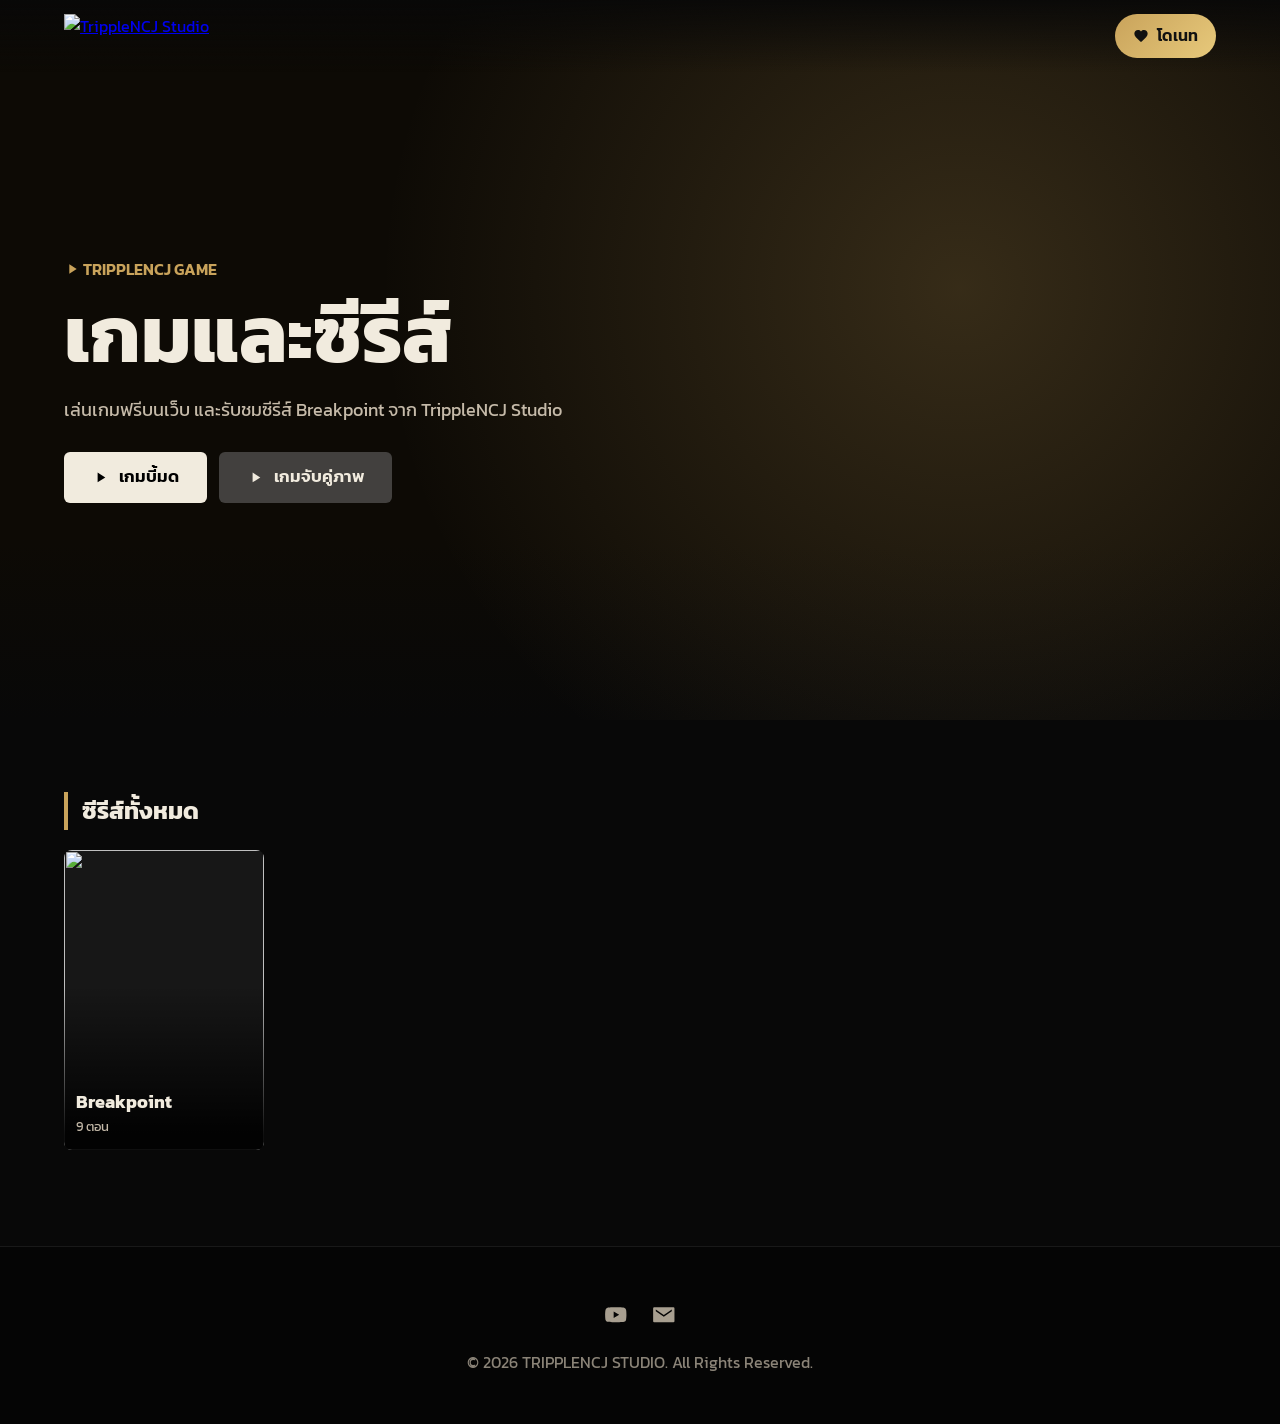
==== commit 243c0e12: "Update index.html" ====
--- a/index.html
+++ b/index.html
@@ -171,14 +171,35 @@
   </div>
 </dialog>
 
+
+
 <script src="https://cdn.plyr.io/3.7.8/plyr.polyfilled.js"></script>
 <script>
 const CREDITS = "Nikonpan, Nasa and Newtun";
 const RATE = "13+";
 const yt = id => `https://img.youtube.com/vi/${id}/hqdefault.jpg`;
 
-const DB_URL = "https://tripplencj-default-rtdb.asia-southeast1.firebasedatabase.app/shows.json";
-let shows = [];
+/* เพิ่มซีรีส์ใหม่: copy ก้อนนี้ไปต่อท้ายใน shows
+   poster = รูปโปสเตอร์แนวตั้ง 2:3 (เช่น "poster-breakpoint.jpg") */
+const shows = [{
+  id: "breakpoint",
+  title: "Breakpoint",
+  desc: "ซีรีส์สืบสวนลึกลับที่พาคุณดิ่งลึกสู่ปริศนาและการหักหลัง",
+  poster: "https://img.youtube.com/vi/uOlQF24CTXY/maxresdefault.jpg",
+  banner: "https://img.youtube.com/vi/uOlQF24CTXY/maxresdefault.jpg",
+  trailer: "DhzPvYVh7n8", /* YouTube ID ของตัวอย่าง */
+  episodes: [
+    {season:1, ep:"EP.1",   title:"จุดเริ่มต้น",      dur:"2 นาที 49 วินาที", drive:"1M1cL2hv8oIWLR1ZdHWTXgIsMI4NYX4kY", vid:"uOlQF24CTXY", poster:yt("uOlQF24CTXY"), desc:"ซีรีส์สืบสวนลึกลับสุดเข้มข้นที่เต็มไปด้วยปริศนาและความจริงที่ไม่มีใครคาดคิด"},
+    {season:1, ep:"EP.2",   title:"ความจริงเริ่มเผย", dur:"2 นาที 48 วินาที", drive:"1tXGhOxXgfQvgZ-jDB-eBHi5exSBEk1Bc", vid:"WrFwGxEqB3M", poster:yt("WrFwGxEqB3M"), desc:"เมื่อทวีสันต์เริ่มเปิดโรงงาน และรับสมัครงาน ท่ามกลางสายตาที่จับจ้อง"},
+    {season:1, ep:"EP.3",   title:"อดีตที่ถูกซ่อน",   dur:"3 นาที 22 วินาที", drive:"1QSghpbLTKyA4dYDtRCRPGU9bW7Df0mbT", vid:"wXiwxUFf1aU", poster:yt("wXiwxUFf1aU"), desc:"ทวีสันต์โดนภัทรนนท์หักหลัง ความเชื่อใจที่เคยมีเริ่มพังทลาย"},
+    {season:1, ep:"EP.3.5", title:"ตอนพิเศษ",         dur:"2 นาที 30 วินาที", drive:"1aTSr6A76VQRE_aCqNTdwnT6XaiIm7uWA", vid:"jd4Ia9OtpNs", poster:yt("jd4Ia9OtpNs"), desc:"เบื้องหลังและมุมมองอีกด้านที่ความจริงอาจไม่ได้มีเพียงด้านเดียว"},
+    {season:1, ep:"EP.4",   title:"จุดแตกหัก",        dur:"2 นาที 50 วินาที", drive:"1KUG1p_iyLd57gBE4h44fpMKn2Qia5sqU", vid:"ZUU6_Heef8s", poster:yt("ZUU6_Heef8s"), desc:"ทุกคนเริ่มไม่ไว้ใจกัน บรรยากาศแห่งความหวาดระแวงเข้าปกคลุม"},
+    {season:1, ep:"EP.5",   title:"ตอนที่ 5",         dur:"3 นาที 23 วินาที", drive:"1x_oCOGmxQXn53Hn_f2SEov9rRf4pd3_r", vid:"AB5CFw8a8Wo", poster:yt("AB5CFw8a8Wo"), desc:"ทวีสันต์ไม่มีทางไปต่อ"},
+    {season:1, ep:"EP.6",   title:"ตอนที่ 6",         dur:"4 นาที 29 วินาที", drive:"1Dw2sSX2bwdQ1yJcB1DsyImvlSD-p2K3l", vid:"XI034mQajes", poster:yt("XI034mQajes"), desc:"ทวีสันต์ถูกรักพาตัว"},
+    {season:1, ep:"EP.7",   title:"ตอนที่ 7",         dur:"5 นาที 57 วินาที", drive:"1fDn1dq-QPFeQOKaKyZpHa1xO2iPflRrO", vid:"ic_CyQXVC2U", poster:yt("ic_CyQXVC2U"), desc:"ทวีสันต์รับสมัครพนักงานเพิ่ม"},
+    {season:1, ep:"EP.8",   title:"ตอนที่ 8",         dur:"6 นาที 17 วินาที", drive:"1D8eyfB3-ZhmmPOQud8qLybTuWcGDvBgZ", vid:"Ce6Hx_Bn9uI", poster:yt("Ce6Hx_Bn9uI"), desc:"เคนขึ้นมารับหน้าที่แทนคณิต"}
+  ]
+}];
 
 const $ = id => document.getElementById(id);
 
@@ -220,29 +241,14 @@
   });
 }
 const popup = $("popup");
-let show = null, season = 1, playing = -1;
-
-/* Fetch shows from Database */
-async function loadShows() {
-  try {
-    const res = await fetch(DB_URL);
-    const data = await res.json();
-    shows = Array.isArray(data) ? data : Object.values(data || {});
-    renderPosters();
-  } catch (err) {
-    console.error("Failed to load shows:", err);
-  }
-}
+let show = shows[0], season = 1, playing = -1;
 
 /* Poster grid */
-function renderPosters() {
-  $("posters").innerHTML = shows.map((s, i) => `
-    <button class="poster" data-i="${i}" aria-label="${s.title} เลือกตอน">
-      <img src="${s.poster}" alt="" loading="lazy">
-      <span class="poster-info"><b>${s.title}</b><small>${(s.episodes || []).length} ตอน</small></span>
-    </button>`).join("");
-}
-
+$("posters").innerHTML = shows.map((s, i) => `
+  <button class="poster" data-i="${i}" aria-label="${s.title} เลือกตอน">
+    <img src="${s.poster}" alt="" loading="lazy">
+    <span class="poster-info"><b>${s.title}</b><small>${s.episodes.length} ตอน</small></span>
+  </button>`).join("");
 $("posters").addEventListener("click", e => {
   const b = e.target.closest(".poster");
   if (b) openShow(+b.dataset.i);
@@ -251,10 +257,10 @@
 /* Popup */
 function openShow(i, epIndex = -1) {
   show = shows[i];
-  const seasons = [...new Set((show.episodes || []).map(e => e.season))].sort((a, b) => a - b);
+  const seasons = [...new Set(show.episodes.map(e => e.season))].sort((a, b) => a - b);
   $("seasons").innerHTML = seasons.map(s => `<button class="season-btn" data-s="${s}">Season ${s}</button>`).join("");
   $("vCredits").textContent = CREDITS;
-  season = seasons[0] || 1;
+  season = seasons[0];
   playing = -1;
   showBanner();
   renderEpisodes();
@@ -270,9 +276,9 @@
 }
 function renderEpisodes() {
   document.querySelectorAll(".season-btn").forEach(b => b.setAttribute("aria-pressed", +b.dataset.s === season));
-  $("episodes").innerHTML = (show.episodes || []).map((e, i) => e.season !== season ? "" : `
+  $("episodes").innerHTML = show.episodes.map((e, i) => e.season !== season ? "" : `
     <button class="ep-row" data-i="${i}" aria-current="${i === playing}">
-      <img src="${e.poster || yt(e.vid)}" alt="" width="112" height="63" loading="lazy">
+      <img src="${e.poster}" alt="" width="112" height="63" loading="lazy">
       <div><h4>${e.ep}: ${e.title}</h4><p>${e.desc}</p></div>
       <span class="ep-dur">${e.dur}</span>
     </button>`).join("");
@@ -300,6 +306,7 @@
   if (b) { season = +b.dataset.s; renderEpisodes(); }
 });
 
+
 function playTrailer(i) {
   openShow(i);
   playing = -1; /* ตัวอย่างไม่ต้องเล่นต่อตอนถัดไป */
@@ -316,6 +323,7 @@
 });
 $("closeBtn").onclick = () => popup.close();
 
+
 popup.addEventListener("click", e => { if (e.target === popup) popup.close(); });
 popup.addEventListener("close", () => {
   destroyPlayer();
@@ -325,8 +333,6 @@
 
 const nav = $("navbar");
 addEventListener("scroll", () => nav.classList.toggle("scrolled", scrollY > 50), {passive: true});
-
-loadShows();
 </script>
 </body>
 </html>
